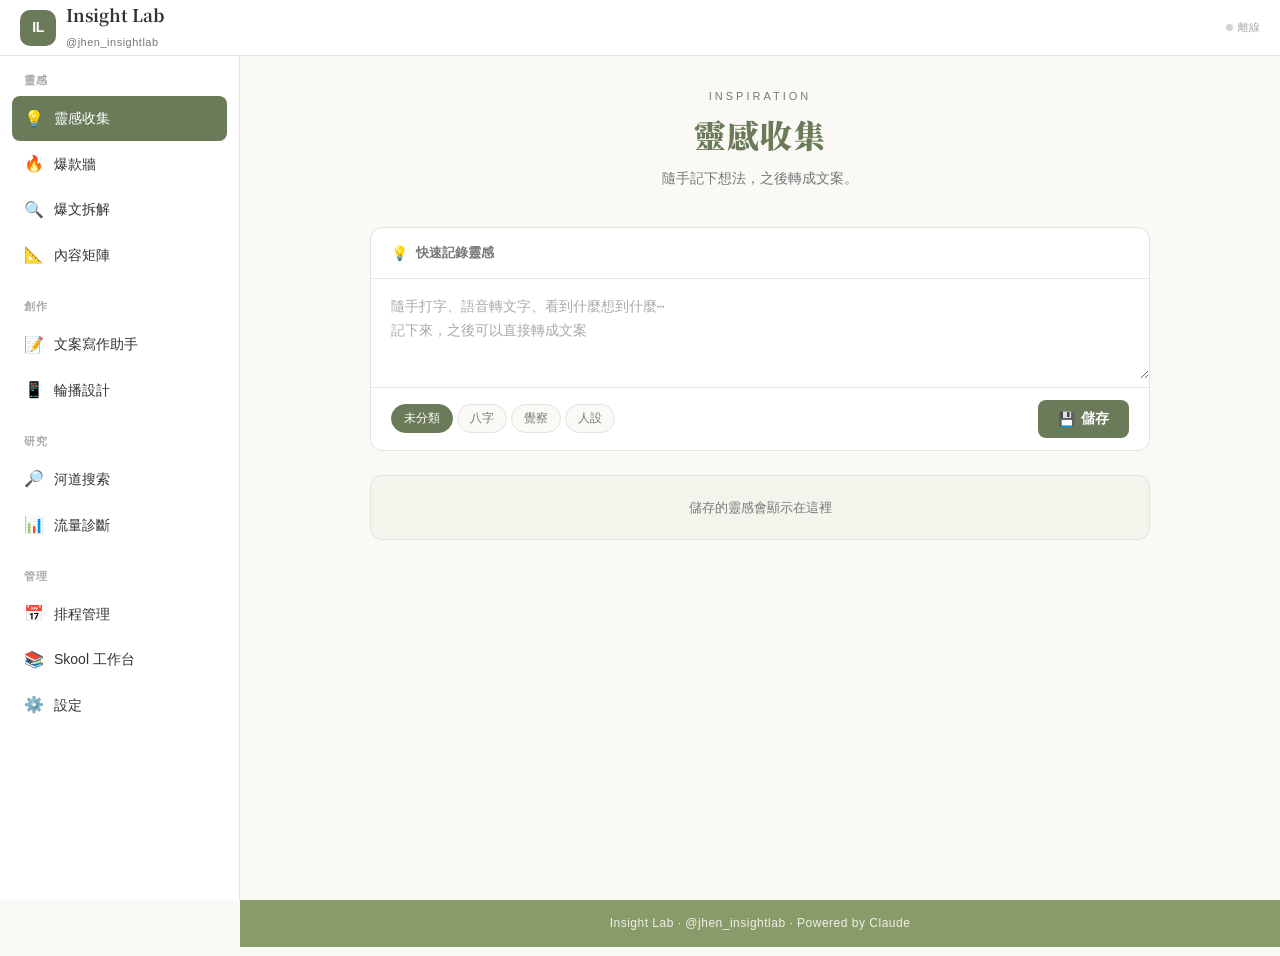
==== index.html @ 99d4d3b2 "文案助手四步驟流程 + 對比卡片去背優化 Co-Authored-By: Claude Opus 4.6 (1M context) <noreply@anthropic.com>" ====
<!DOCTYPE html>
<html lang="zh-TW">
<head>
  <meta charset="UTF-8">
  <meta name="viewport" content="width=device-width, initial-scale=1.0">
  <title>Insight Lab — 內容創作工作台</title>
  <link rel="icon" href="data:image/svg+xml,<svg xmlns='http://www.w3.org/2000/svg' viewBox='0 0 100 100'><rect width='100' height='100' rx='20' fill='%236b7b5a'/><text x='50' y='68' font-size='48' font-weight='bold' fill='white' text-anchor='middle' font-family='serif'>IL</text></svg>">
  <link rel="preconnect" href="https://fonts.googleapis.com">
  <link rel="preconnect" href="https://fonts.gstatic.com" crossorigin>
  <link href="https://fonts.googleapis.com/css2?family=Noto+Serif+TC:wght@700;900&display=swap" rel="stylesheet">
  <link rel="stylesheet" href="css/style.css">
</head>
<body>
  <!-- Top Navigation -->
  <nav class="topnav">
    <div class="topnav-brand">
      <div class="brand-icon">IL</div>
      <div class="brand-text">
        <span class="brand-name">Insight Lab</span>
        <span class="brand-handle">@jhen_insightlab</span>
      </div>
    </div>
    <div class="topnav-right">
      <span class="api-status" id="apiStatus" title="API 連線狀態">
        <span class="api-dot"></span>
        <span class="api-label">離線</span>
      </span>
      <button class="mobile-menu-btn" id="mobileMenuBtn" aria-label="Menu">
        <span></span><span></span><span></span>
      </button>
    </div>
  </nav>

  <div class="app-layout">
    <!-- Sidebar (Desktop) -->
    <aside class="sidebar" id="sidebar">
      <div class="sidebar-section">
        <div class="sidebar-label">靈感</div>
        <a href="#inspiration" class="sidebar-item active" data-page="inspiration">
          <span class="sidebar-icon">💡</span>
          <span>靈感收集</span>
        </a>
        <a href="#trending" class="sidebar-item" data-page="trending">
          <span class="sidebar-icon">🔥</span>
          <span>爆款牆</span>
        </a>
        <a href="#viral-analyzer" class="sidebar-item" data-page="viral-analyzer">
          <span class="sidebar-icon">🔍</span>
          <span>爆文拆解</span>
        </a>
        <a href="#matrix" class="sidebar-item" data-page="matrix">
          <span class="sidebar-icon">📐</span>
          <span>內容矩陣</span>
        </a>
      </div>
      <div class="sidebar-section">
        <div class="sidebar-label">創作</div>
        <a href="#copywriter" class="sidebar-item" data-page="copywriter">
          <span class="sidebar-icon">📝</span>
          <span>文案寫作助手</span>
        </a>
        <a href="#carousel" class="sidebar-item" data-page="carousel">
          <span class="sidebar-icon">📱</span>
          <span>輪播設計</span>
        </a>
      </div>
      <div class="sidebar-section">
        <div class="sidebar-label">研究</div>
        <a href="#search" class="sidebar-item" data-page="search">
          <span class="sidebar-icon">🔎</span>
          <span>河道搜索</span>
        </a>
        <a href="#diagnosis" class="sidebar-item" data-page="diagnosis">
          <span class="sidebar-icon">📊</span>
          <span>流量診斷</span>
        </a>
      </div>
      <div class="sidebar-section">
        <div class="sidebar-label">管理</div>
        <a href="#schedule" class="sidebar-item" data-page="schedule">
          <span class="sidebar-icon">📅</span>
          <span>排程管理</span>
        </a>
        <a href="#skool" class="sidebar-item" data-page="skool">
          <span class="sidebar-icon">📚</span>
          <span>Skool 工作台</span>
        </a>
        <a href="#settings" class="sidebar-item" data-page="settings">
          <span class="sidebar-icon">⚙️</span>
          <span>設定</span>
        </a>
      </div>
    </aside>

    <!-- Main Content -->
    <main class="main-content">

      <!-- Page: Viral Analyzer (Default) -->
      <div class="page active" id="page-viral-analyzer">
        <div class="page-hero">
          <p class="page-subtitle">CONTENT ANALYSIS TOOL</p>
          <h1 class="page-title">Threads <span class="text-accent">爆文靈感助手</span></h1>
          <p class="page-desc">貼上熱門貼文，AI 幫你拆解爆文密碼、挖掘受眾痛點、<br>產出一份你的領域可直接套用的格式靈感。</p>
        </div>

        <!-- Input Area (unified: text + image attach) -->
        <div class="tool-card">
          <div class="tool-card-header">
            <span class="tool-card-icon">📋</span>
            <span>貼上你收集至少 1 篇 THREADS 貼文</span>
          </div>
          <textarea class="tool-textarea" id="viralInput" placeholder="將多則 Threads 貼文複製貼上這裡⋯

最佳格式（分析更精準）：
• 帳號名稱（@xxx）
• 互動數據（❤️ 按讚 💬 留言 🔄 轉發）
• 貼文內文
• 每則貼文間用空行分隔

💡 也可以直接上傳截圖，AI 會自動辨識圖中文字"></textarea>
          <!-- Attached image previews (inline, below textarea) -->
          <div class="attach-previews hidden" id="attachPreviews"></div>
          <div class="tool-card-footer">
            <div class="footer-left">
              <label for="imageFileInput" class="attach-btn" title="上傳截圖">
                <svg width="20" height="20" viewBox="0 0 24 24" fill="none" stroke="currentColor" stroke-width="2" stroke-linecap="round" stroke-linejoin="round">
                  <rect x="3" y="3" width="18" height="18" rx="2" ry="2"/>
                  <circle cx="8.5" cy="8.5" r="1.5"/>
                  <polyline points="21 15 16 10 5 21"/>
                </svg>
              </label>
              <label for="fileUploadInput" class="attach-btn" title="上傳檔案">
                <svg width="20" height="20" viewBox="0 0 24 24" fill="none" stroke="currentColor" stroke-width="2" stroke-linecap="round" stroke-linejoin="round">
                  <path d="M21.44 11.05l-9.19 9.19a6 6 0 01-8.49-8.49l9.19-9.19a4 4 0 015.66 5.66l-9.2 9.19a2 2 0 01-2.83-2.83l8.49-8.48"/>
                </svg>
              </label>
              <input type="file" id="imageFileInput" accept="image/*" multiple hidden>
              <input type="file" id="fileUploadInput" accept=".txt,.md,.csv,.pdf,image/*" multiple hidden>
              <span class="footer-hint">⌘/Ctrl + Enter 快速送出</span>
            </div>
            <button class="btn btn-primary" id="analyzeBtn">
              <span class="btn-icon">✨</span>
              <span>開始拆解</span>
            </button>
          </div>
        </div>

        <!-- Loading State (hidden by default) -->
        <div class="loading-state hidden" id="loadingState">
          <div class="loading-icon">
            <svg width="48" height="48" viewBox="0 0 48 48" class="loading-spinner">
              <circle cx="24" cy="24" r="20" stroke="#8a9b6a" stroke-width="3" fill="none" stroke-dasharray="100" stroke-linecap="round"/>
            </svg>
          </div>
          <p class="loading-text" id="loadingText">正在解析貼文數據⋯</p>
          <div class="loading-bar"><div class="loading-bar-fill" id="loadingBar"></div></div>
          <p class="loading-hint">由 Claude 驅動深度分析，約需 20-40 秒</p>
        </div>

        <!-- Stats Bar (hidden by default) -->
        <div class="stats-bar hidden" id="statsBar">
          <div class="stat-item">
            <span class="stat-number" id="statTotal">0</span>
            <span class="stat-label">分析貼文總數</span>
          </div>
          <div class="stat-item">
            <span class="stat-number" id="statPicked">0</span>
            <span class="stat-label">精選爆文拆解</span>
          </div>
        </div>

        <!-- Results Area (hidden by default) -->
        <div class="results-area hidden" id="resultsArea">
          <!-- Results will be injected here -->
        </div>
      </div>

      <!-- Page: Copywriter -->
      <div class="page" id="page-copywriter">
        <!-- Back to matrix -->
        <a href="#matrix" class="back-link" id="backToMatrix">← 返回內容矩陣</a>
        <div class="page-hero">
          <p class="page-subtitle">AI WRITING ASSISTANT</p>
          <h1 class="page-title">Threads <span class="text-accent">文案寫作助手</span></h1>
        </div>
        <!-- Selected format badge (from matrix click) -->
        <div class="selected-format hidden" id="selectedFormat">
          <div class="selected-format-inner">
            <span class="selected-format-pillar" id="selectedPillar"></span>
            <span class="selected-format-name" id="selectedFormatName"></span>
            <button class="selected-format-clear" id="clearFormat" title="清除">&times;</button>
          </div>
          <p class="selected-format-hint">從內容矩陣帶入的靈感</p>
        </div>
        <!-- AI 協作流程（四步驟亮燈） -->
        <div class="ai-flow" id="aiFlowSteps">
          <div class="ai-flow-step active" data-step="1"><span class="ai-flow-who">你</span><span class="ai-flow-label">選題</span></div>
          <div class="ai-flow-arrow">&rarr;</div>
          <div class="ai-flow-step" data-step="2"><span class="ai-flow-who">AI</span><span class="ai-flow-label">寫初稿</span></div>
          <div class="ai-flow-arrow">&rarr;</div>
          <div class="ai-flow-step" data-step="3"><span class="ai-flow-who">你</span><span class="ai-flow-label">重寫</span></div>
          <div class="ai-flow-arrow">&rarr;</div>
          <div class="ai-flow-step" data-step="4"><span class="ai-flow-who">AI</span><span class="ai-flow-label">查核</span></div>
        </div>
        <!-- No format selected → prompt to go to matrix -->
        <div class="matrix-cta" id="matrixCta">
          <span style="font-size:24px;">📐</span>
          <p style="margin:8px 0 4px;font-weight:600;color:var(--text);">從內容矩陣挑選靈感</p>
          <p>點選矩陣格子，自動帶入主題和形式</p>
          <button class="btn btn-primary" style="margin-top:12px;" id="goToMatrix">前往矩陣</button>
        </div>
        <!-- Hidden inputs for format data -->
        <input type="hidden" id="formatSelect" value="">
        <div class="pill-group hidden" id="pillarPills">
          <button class="pill active" data-value="八字">八字</button>
          <button class="pill" data-value="塔羅占卜">塔羅占卜</button>
          <button class="pill" data-value="覺察修行">覺察修行</button>
        </div>
        <!-- Input -->
        <div class="tool-card">
          <div class="tool-card-header">
            <span class="tool-card-icon">✏️</span>
            <span>輸入主題或補充說明</span>
          </div>
          <textarea class="tool-textarea" id="copywriterInput" style="min-height:120px;" placeholder="直接輸入主題，AI 自動挑選形式並套用寫作技巧

例如：夫妻宮坐比劫的感情模式"></textarea>
          <div class="tool-card-footer">
            <span class="footer-hint">AI 自動套用寫作技巧 + 亮點前移</span>
            <button class="btn btn-primary" id="generateCopyBtn">
              <span class="btn-icon">✨</span>
              <span>生成文案</span>
            </button>
          </div>
        </div>
        <div class="results-area hidden" id="copywriterResults"></div>
      </div>

      <!-- Page: Carousel -->
      <div class="page" id="page-carousel">
        <div class="page-hero">
          <p class="page-subtitle">CAROUSEL DESIGNER</p>
          <h1 class="page-title">脆文轉 <span class="text-accent">IG 輪播</span></h1>
          <p class="page-desc">貼上 Threads 文案，三階段生成 IG 輪播圖。</p>
        </div>
        <div class="tool-card">
          <div class="tool-card-header">
            <span class="tool-card-icon">📋</span>
            <span>貼上 Threads 文案</span>
          </div>
          <textarea class="tool-textarea" id="carouselInput" placeholder="將 Threads 文案貼上這裡⋯
系統會自動拆成 10 頁輪播"></textarea>
          <div class="tool-card-footer">
            <span class="footer-hint">Phase 1 封面 → Phase 2 純文字 → Phase 3 AI 插圖</span>
            <button class="btn btn-primary" id="generateCarouselBtn">
              <span class="btn-icon">📱</span>
              <span>生成輪播</span>
            </button>
          </div>
        </div>
        <div class="phase-steps">
          <div class="phase-step">
            <span class="phase-num">1</span>
            <span class="phase-label">封面確認</span>
          </div>
          <div class="phase-arrow">&rarr;</div>
          <div class="phase-step">
            <span class="phase-num">2</span>
            <span class="phase-label">純文字渲染</span>
          </div>
          <div class="phase-arrow">&rarr;</div>
          <div class="phase-step">
            <span class="phase-num">3</span>
            <span class="phase-label">AI 插圖（選填）</span>
          </div>
        </div>
        <div class="info-box">
          <p>目前輪播生成需透過 Discord Bot 操作，網頁版串接開發中。</p>
          <p>Discord 指令：選單 → 📱 輪播生圖</p>
        </div>
      </div>

      <!-- Page: Inspiration -->
      <div class="page" id="page-inspiration">
        <div class="page-hero">
          <p class="page-subtitle">INSPIRATION</p>
          <h1 class="page-title"><span class="text-accent">靈感收集</span></h1>
          <p class="page-desc">隨手記下想法，之後轉成文案。</p>
        </div>
        <div class="tool-card">
          <div class="tool-card-header">
            <span class="tool-card-icon">💡</span>
            <span>快速記錄靈感</span>
          </div>
          <textarea class="tool-textarea" id="inspirationInput" style="min-height:100px;" placeholder="隨手打字、語音轉文字、看到什麼想到什麼⋯
記下來，之後可以直接轉成文案"></textarea>
          <div class="tool-card-footer">
            <div class="footer-left">
              <div class="pill-group" style="padding:0;gap:4px;">
                <button class="pill pill-sm insp-tag active" data-tag="未分類">未分類</button>
                <button class="pill pill-sm insp-tag" data-tag="八字">八字</button>
                <button class="pill pill-sm insp-tag" data-tag="覺察">覺察</button>
                <button class="pill pill-sm insp-tag" data-tag="人設">人設</button>
              </div>
            </div>
            <button class="btn btn-primary" id="saveInspirationBtn">
              <span class="btn-icon">💾</span>
              <span>儲存</span>
            </button>
          </div>
        </div>
        <!-- 靈感列表 -->
        <div class="inspiration-list" id="inspirationList">
          <div class="info-box">
            <p>儲存的靈感會顯示在這裡</p>
            <p>可以從靈感直接「→ 生成文案」</p>
          </div>
        </div>
      </div>

      <!-- Page: Trending (爆款牆) -->
      <div class="page" id="page-trending">
        <div class="page-hero">
          <p class="page-subtitle">TRENDING</p>
          <h1 class="page-title"><span class="text-accent">爆款牆</span></h1>
          <p class="page-desc">每日自動更新的熱門文案 + 你上傳的爆文分析。</p>
        </div>
        <!-- 篩選 -->
        <div class="bucket-tabs">
          <button class="bucket-tab active" data-filter="all">全部</button>
          <button class="bucket-tab" data-filter="my">我的領域</button>
          <button class="bucket-tab" data-filter="cross">跨領域</button>
          <button class="bucket-tab" data-filter="uploaded">我上傳的</button>
        </div>
        <!-- 爆款列表（JS 動態渲染） -->
        <div class="trending-list" id="trendingList"></div>
      </div>

      <!-- Page: Search -->
      <div class="page" id="page-search">
        <div class="page-hero">
          <p class="page-subtitle">THREADS SEARCH</p>
          <h1 class="page-title">Threads <span class="text-accent">河道搜索</span></h1>
          <p class="page-desc">用關鍵字搜索 Threads 熱門貼文，自動分類三桶子。</p>
        </div>
        <div class="tool-card">
          <div class="tool-card-header">
            <span class="tool-card-icon">🔎</span>
            <span>輸入搜索關鍵字</span>
          </div>
          <div class="search-input-row">
            <input type="text" class="form-input" id="searchKeyword" placeholder="例如：八字、塔羅占卜、覺察">
            <button class="btn btn-primary" id="searchBtn">
              <span>搜索</span>
            </button>
          </div>
          <div class="pill-group" style="padding: 0 20px 16px;">
            <button class="pill pill-sm search-quick" data-kw="八字">八字</button>
            <button class="pill pill-sm search-quick" data-kw="塔羅占卜">塔羅占卜</button>
            <button class="pill pill-sm search-quick" data-kw="覺察">覺察</button>
            <button class="pill pill-sm search-quick" data-kw="改運">改運</button>
            <button class="pill pill-sm search-quick" data-kw="十神">十神</button>
            <button class="pill pill-sm search-quick" data-kw="命盤">命盤</button>
          </div>
        </div>
        <div class="info-box">
          <p>搜索使用 Playwright 登入 Threads，本機 API Server 運行時可直接搜索。</p>
          <p>也可使用 Discord 「📬 爬文推薦」</p>
        </div>
        <div class="results-area hidden" id="searchResults"></div>
      </div>

      <!-- Page: Matrix -->
      <div class="page" id="page-matrix">
        <div class="page-hero">
          <p class="page-subtitle">CONTENT MATRIX</p>
          <h1 class="page-title"><span class="text-accent">內容矩陣</span></h1>
          <p class="page-desc">形式 × 主題排列組合，<strong>點選格子</strong>直接進入文案生成。</p>
        </div>
        <!-- Bucket tabs -->
        <div class="bucket-tabs">
          <button class="bucket-tab active" data-bucket="sunflower">🌻 向日葵（流量）</button>
          <button class="bucket-tab" data-bucket="succulent">🌵 多肉（信任）</button>
          <button class="bucket-tab" data-bucket="pine">🌲 松樹（標竿）</button>
        </div>
        <!-- Matrix table -->
        <div class="matrix-wrap">
          <table class="matrix-table" id="matrixTable">
            <thead>
              <tr>
                <th class="matrix-corner">形式 ＼ 主題</th>
                <th>八字</th>
                <th>塔羅占卜</th>
                <th>覺察修行</th>
              </tr>
            </thead>
            <tbody id="matrixBody">
              <!-- JS 動態填入 -->
            </tbody>
          </table>
        </div>
      </div>

      <!-- Page: Diagnosis -->
      <div class="page" id="page-diagnosis">
        <div class="page-hero">
          <p class="page-subtitle">PERFORMANCE ANALYSIS</p>
          <h1 class="page-title"><span class="text-accent">流量診斷</span></h1>
          <p class="page-desc">輸入帖文數據，AI 分析為什麼表現好或差。</p>
        </div>
        <div class="tool-card">
          <div class="tool-card-header">
            <span class="tool-card-icon">📊</span>
            <span>貼上帖文 + 互動數據</span>
          </div>
          <textarea class="tool-textarea" id="diagnosisInput" placeholder="貼上你的帖文內容 + 互動數據（讚/留言/轉發）
AI 會分析為什麼表現好或差，並給出改善建議。"></textarea>
          <div class="tool-card-footer">
            <span class="footer-hint">支援多篇同時分析</span>
            <button class="btn btn-primary" id="diagnoseBtn">
              <span class="btn-icon">📊</span>
              <span>開始診斷</span>
            </button>
          </div>
        </div>
        <div class="results-area hidden" id="diagnosisResults"></div>
      </div>

      <!-- Page: Schedule -->
      <div class="page" id="page-schedule">
        <div class="page-hero">
          <p class="page-subtitle">CONTENT CALENDAR</p>
          <h1 class="page-title"><span class="text-accent">排程管理</span></h1>
          <p class="page-desc">每週固定類型 + 安排已確認的文案。</p>
        </div>
        <!-- 週曆 -->
        <div class="week-nav">
          <button class="btn btn-outline" id="weekPrev">&larr; 上週</button>
          <span class="week-label" id="weekLabel">本週</span>
          <button class="btn btn-outline" id="weekNext">下週 &rarr;</button>
        </div>
        <div class="week-grid" id="weekGrid">
          <!-- JS 動態填入 7 天卡片 -->
        </div>
      </div>

      <!-- Page: Skool -->
      <div class="page" id="page-skool">
        <div class="page-hero">
          <p class="page-subtitle">SKOOL WORKSPACE</p>
          <h1 class="page-title">Skool <span class="text-accent">工作台</span></h1>
          <p class="page-desc">八字深度文 → 付費版 / 免費版生成。</p>
        </div>
        <div class="tool-card">
          <div class="tool-card-header">
            <span class="tool-card-icon">📚</span>
            <span>輸入八字深度主題</span>
          </div>
          <textarea class="tool-textarea" id="skoolInput" style="min-height:120px;" placeholder="例如：食神的人如何找到自己的天賦
系統會生成付費版（深度解析）+ 免費版（節錄精華）"></textarea>
          <div class="tool-card-footer">
            <span class="footer-hint">自動生成付費版 + 免費版</span>
            <button class="btn btn-primary" id="skoolBtn">
              <span class="btn-icon">📚</span>
              <span>生成 Skool 文章</span>
            </button>
          </div>
        </div>
        <div class="info-box">
          <p>目前請使用 Discord 「📚 跑 Skool」</p>
        </div>
      </div>

      <!-- Page: Settings -->
      <div class="page" id="page-settings">
        <div class="page-hero">
          <p class="page-subtitle">SETTINGS</p>
          <h1 class="page-title"><span class="text-accent">設定</span></h1>
          <p class="page-desc">品牌語氣、參考帳號、Threads 登入狀態管理。</p>
        </div>
        <div class="settings-section">
          <h3 class="settings-title">Threads 登入狀態</h3>
          <div class="settings-row">
            <span class="settings-label">Session 狀態</span>
            <span class="settings-value status-unknown" id="threadsStatus">檢查中...</span>
          </div>
        </div>
        <div class="settings-section">
          <h3 class="settings-title">品牌設定</h3>
          <div class="settings-row">
            <span class="settings-label">品牌名稱</span>
            <span class="settings-value">Insight Lab / @jhen_insightlab</span>
          </div>
          <div class="settings-row">
            <span class="settings-label">語氣風格</span>
            <span class="settings-value">自然口語、像朋友聊天、不說教</span>
          </div>
          <div class="settings-row">
            <span class="settings-label">目標受眾</span>
            <span class="settings-value">18-38 歲女性，八字/改運/修行/感情</span>
          </div>
        </div>
        <div class="settings-section">
          <h3 class="settings-title">參考帳號</h3>
          <div class="settings-row">
            <span class="settings-label">八字命理</span>
            <span class="settings-value">@bazitaro_cafe, @muray_heal</span>
          </div>
          <div class="settings-row">
            <span class="settings-label">自媒體經營</span>
            <span class="settings-value">@hello_ms_anna, @growthbysocial</span>
          </div>
        </div>
      </div>

    </main>
  </div>

  <!-- Bottom Tab Bar (Mobile) -->
  <nav class="bottom-tabs">
    <a href="#inspiration" class="tab-item" data-page="inspiration">
      <span class="tab-icon">💡</span>
      <span class="tab-label">靈感</span>
    </a>
    <a href="#trending" class="tab-item" data-page="trending">
      <span class="tab-icon">🔥</span>
      <span class="tab-label">爆款</span>
    </a>
    <a href="#matrix" class="tab-item" data-page="matrix">
      <span class="tab-icon">📐</span>
      <span class="tab-label">矩陣</span>
    </a>
    <a href="#schedule" class="tab-item" data-page="schedule">
      <span class="tab-icon">📅</span>
      <span class="tab-label">排程</span>
    </a>
    <a href="#" class="tab-item" id="moreTab">
      <span class="tab-icon">☰</span>
      <span class="tab-label">更多</span>
    </a>
  </nav>

  <!-- Footer -->
  <footer class="app-footer">
    <span>Insight Lab · @jhen_insightlab · Powered by Claude</span>
  </footer>

  <script src="js/app.js"></script>
</body>
</html>
---- css/style.css ----
/* ============================================
   Insight Lab — 內容創作工作台
   配色：暖米色 + 橄欖綠 + 暖棕輔色
   參考：文字複利計畫 Threads 流量診斷
   ============================================ */

:root {
  --bg: #faf9f6;
  --bg-alt: #f4f3ec;
  --primary: #6b7b5a;
  --primary-light: #8a9b6a;
  --primary-dark: #5a6b4a;
  --accent: #a08060;
  --text: #333;
  --text-light: #777;
  --text-muted: #aaa;
  --card: #ffffff;
  --border: #e4e3dc;
  --sidebar-w: 240px;
  --topnav-h: 56px;
  --bottomtab-h: 64px;
  --radius: 12px;
  --radius-sm: 8px;
}

* { box-sizing: border-box; margin: 0; padding: 0; }

body {
  font-family: -apple-system, 'Noto Sans TC', 'Segoe UI', sans-serif;
  background: var(--bg);
  color: var(--text);
  line-height: 1.6;
  min-height: 100vh;
}

/* 書法襯線字體 — 用於大標題和品牌名 */
.font-serif {
  font-family: 'Noto Serif TC', 'Source Han Serif TC', 'PMingLiU', serif;
  font-weight: 700;
}

/* ── Top Navigation ── */
.topnav {
  position: fixed; top: 0; left: 0; right: 0; z-index: 100;
  height: var(--topnav-h);
  background: var(--card);
  border-bottom: 1px solid var(--border);
  display: flex; align-items: center; justify-content: space-between;
  padding: 0 20px;
}
.topnav-brand { display: flex; align-items: center; gap: 10px; }
.brand-icon {
  width: 36px; height: 36px; border-radius: 10px;
  background: var(--primary); color: white;
  display: flex; align-items: center; justify-content: center;
  font-weight: 700; font-size: 14px; letter-spacing: -0.5px;
}
.brand-name { font-family: 'Noto Serif TC', 'Source Han Serif TC', serif; font-weight: 700; font-size: 17px; color: var(--text); display: block; }
.brand-handle { font-size: 11px; color: var(--text-light); letter-spacing: 0.5px; }

.topnav-right { display: flex; align-items: center; gap: 12px; }
.api-status {
  display: flex; align-items: center; gap: 5px;
  font-size: 11px; color: var(--text-muted);
}
.api-dot {
  width: 7px; height: 7px; border-radius: 50%;
  background: #d1d5db;
}
.api-status.online .api-dot { background: #10b981; }
.api-status.online .api-label { color: #059669; }
.api-status.online { color: #059669; }
.mobile-menu-btn {
  display: none; background: none; border: none; cursor: pointer;
  width: 32px; height: 32px; flex-direction: column; justify-content: center; align-items: center; gap: 5px;
}
.mobile-menu-btn span {
  display: block; width: 20px; height: 2px; background: var(--text); border-radius: 2px; transition: 0.2s;
}

/* ── App Layout ── */
.app-layout {
  display: flex;
  margin-top: var(--topnav-h);
  min-height: calc(100vh - var(--topnav-h));
}

/* ── Sidebar ── */
.sidebar {
  width: var(--sidebar-w);
  background: var(--card);
  border-right: 1px solid var(--border);
  padding: 16px 12px;
  position: fixed; top: var(--topnav-h); bottom: 0;
  overflow-y: auto;
}
.sidebar-section { margin-bottom: 20px; }
.sidebar-label {
  font-size: 11px; font-weight: 600; color: var(--text-muted);
  text-transform: uppercase; letter-spacing: 1px;
  padding: 0 12px; margin-bottom: 6px;
}
.sidebar-item {
  display: flex; align-items: center; gap: 10px;
  padding: 10px 12px; border-radius: var(--radius-sm);
  color: var(--text); text-decoration: none; font-size: 14px;
  transition: background 0.15s, color 0.15s;
  cursor: pointer;
}
.sidebar-item:hover { background: var(--bg-alt); }
.sidebar-item.active { background: var(--primary); color: white; font-weight: 500; }
.sidebar-icon { font-size: 16px; width: 20px; text-align: center; }

/* ── Main Content ── */
.main-content {
  flex: 1;
  margin-left: var(--sidebar-w);
  padding: 32px 40px 80px;
  max-width: 860px;
  margin-right: auto;
  margin-left: calc(var(--sidebar-w) + (100% - var(--sidebar-w) - 860px) / 2);
}
@media (max-width: 1200px) {
  .main-content {
    margin-left: var(--sidebar-w);
    margin-right: auto;
  }
}

/* ── Page System ── */
.page { display: none; }
.page.active { display: block; animation: fadeIn 0.2s ease; }
@keyframes fadeIn { from { opacity: 0; transform: translateY(8px); } to { opacity: 1; transform: translateY(0); } }

/* ── Page Hero ── */
.page-hero { text-align: center; margin-bottom: 36px; }
.page-subtitle {
  font-size: 11px; letter-spacing: 3px; color: var(--text-light);
  text-transform: uppercase; margin-bottom: 8px;
}
.page-title {
  font-family: 'Noto Serif TC', 'Source Han Serif TC', serif;
  font-size: 32px; font-weight: 900; color: var(--text);
  line-height: 1.3; margin-bottom: 12px;
  letter-spacing: 1px;
}
.text-accent { color: var(--primary); }
.page-desc { font-size: 14px; color: var(--text-light); line-height: 1.7; }

/* ── Tool Card ── */
.tool-card {
  background: var(--card);
  border: 1px solid var(--border);
  border-radius: var(--radius);
  overflow: hidden;
  margin-bottom: 24px;
  transition: box-shadow 0.2s;
}
.tool-card:focus-within {
  box-shadow: 0 0 0 2px rgba(107, 123, 90, 0.15);
  border-color: var(--primary-light);
}
.tool-card-header {
  padding: 14px 20px;
  font-size: 13px; font-weight: 600; color: var(--text-light);
  border-bottom: 1px solid var(--border);
  display: flex; align-items: center; gap: 8px;
}
.tool-card-icon { font-size: 14px; }
.tool-textarea {
  width: 100%; min-height: 200px; padding: 16px 20px;
  border: none; outline: none; resize: vertical;
  font-family: inherit; font-size: 14px; line-height: 1.7;
  color: var(--text); background: var(--card);
}
.tool-textarea::placeholder { color: var(--text-muted); }
.tool-card-footer {
  padding: 12px 20px;
  border-top: 1px solid var(--border);
  display: flex; align-items: center; justify-content: space-between;
}
.footer-hint { font-size: 12px; color: var(--text-muted); }

/* ── Buttons ── */
.btn {
  display: inline-flex; align-items: center; gap: 6px;
  padding: 10px 20px; border: none; border-radius: var(--radius-sm);
  font-family: inherit; font-size: 14px; font-weight: 600;
  cursor: pointer; transition: background 0.15s, transform 0.1s;
}
.btn:active { transform: scale(0.97); }
.btn-primary { background: var(--primary); color: white; }
.btn-primary:hover { background: var(--primary-dark); }
.btn-primary:disabled { background: var(--text-muted); cursor: not-allowed; transform: none; }
.btn-icon { font-size: 14px; }

/* ── Loading State ── */
.loading-state {
  text-align: center; padding: 48px 0;
}
.loading-icon { margin-bottom: 16px; }
.loading-spinner { animation: spin 1.5s linear infinite; }
@keyframes spin { to { transform: rotate(360deg); } }
.loading-text { font-size: 15px; color: var(--text); font-weight: 500; margin-bottom: 12px; }
.loading-bar {
  width: 200px; height: 3px; background: var(--border);
  border-radius: 2px; margin: 0 auto 12px; overflow: hidden;
}
.loading-bar-fill {
  height: 100%; width: 0%; background: var(--primary);
  border-radius: 2px; transition: width 0.5s ease;
}
.loading-hint { font-size: 12px; color: var(--text-muted); }

/* ── Stats Bar ── */
.stats-bar {
  background: var(--primary-light);
  border-radius: var(--radius);
  padding: 20px;
  display: flex; justify-content: center; gap: 80px;
  margin-bottom: 24px;
}
.stat-item { text-align: center; }
.stat-number { display: block; font-size: 28px; font-weight: 800; color: white; }
.stat-label { font-size: 12px; color: rgba(255,255,255,0.8); }

/* ── Result Cards ── */
.result-card {
  background: var(--card);
  border: 1px solid var(--border);
  border-radius: var(--radius);
  margin-bottom: 16px;
  overflow: hidden;
  animation: slideUp 0.3s ease;
}
@keyframes slideUp { from { opacity: 0; transform: translateY(12px); } to { opacity: 1; transform: translateY(0); } }
.result-card-header {
  padding: 16px 20px;
  display: flex; align-items: center; justify-content: space-between;
  cursor: pointer; user-select: none;
  transition: background 0.15s;
}
.result-card-header:hover { background: var(--bg-alt); }
.result-card-num {
  width: 28px; height: 28px; border-radius: 50%;
  background: var(--primary); color: white;
  display: flex; align-items: center; justify-content: center;
  font-size: 13px; font-weight: 700; margin-right: 12px; flex-shrink: 0;
}
.result-card-title { font-weight: 600; font-size: 15px; flex: 1; }
.result-card-toggle {
  font-size: 12px; color: var(--text-muted); transition: transform 0.2s;
}
.result-card.open .result-card-toggle { transform: rotate(180deg); }
.result-card-body {
  display: none; padding: 0 20px 20px;
  border-top: 1px solid var(--border);
}
.result-card.open .result-card-body { display: block; padding-top: 16px; }

.result-section { margin-bottom: 16px; }
.result-section-title {
  font-size: 12px; font-weight: 600; color: var(--primary);
  text-transform: uppercase; letter-spacing: 0.5px; margin-bottom: 8px;
}
.result-content {
  font-size: 14px; line-height: 1.8; color: var(--text);
  background: var(--bg-alt); border-radius: var(--radius-sm);
  padding: 14px 16px;
}
.result-content ol, .result-content ul { padding-left: 20px; }
.result-content li { margin-bottom: 4px; }
.result-engagement {
  display: flex; gap: 16px; font-size: 13px; color: var(--text-light);
}

/* ── Coming Soon ── */
.coming-soon {
  text-align: center; padding: 80px 0; color: var(--text-muted);
}
.coming-soon-icon { font-size: 48px; display: block; margin-bottom: 12px; }
.coming-soon p { font-size: 14px; }

/* ── Pill Group (for topic selection) ── */
.pill-group {
  display: flex; flex-wrap: wrap; gap: 8px;
  padding: 16px 20px;
}
.pill {
  padding: 8px 18px; border-radius: 20px;
  border: 1.5px solid var(--border); background: var(--bg);
  font-family: inherit; font-size: 13px; font-weight: 500;
  color: var(--text-light); cursor: pointer;
  transition: all 0.15s;
}
.pill:hover { border-color: var(--primary); color: var(--primary); }
.pill.active { background: var(--primary); color: white; border-color: var(--primary); }
.pill-sm { padding: 5px 12px; font-size: 12px; }

/* ── Form Elements ── */
.form-select-wrap { padding: 12px 20px; }
.form-select {
  width: 100%; padding: 10px 14px;
  border: 1.5px solid var(--border); border-radius: var(--radius-sm);
  font-family: inherit; font-size: 14px; color: var(--text);
  background: var(--bg); cursor: pointer; outline: none;
}
.form-select:focus { border-color: var(--primary); }
.form-input {
  flex: 1; padding: 10px 14px;
  border: 1.5px solid var(--border); border-radius: var(--radius-sm);
  font-family: inherit; font-size: 14px; color: var(--text);
  background: var(--card); outline: none;
}
.form-input:focus { border-color: var(--primary); }
.search-input-row {
  display: flex; gap: 10px; padding: 16px 20px;
}

/* ── Phase Steps (Carousel) ── */
.phase-steps {
  display: flex; align-items: center; justify-content: center;
  gap: 12px; margin: 24px 0;
}
.phase-step {
  display: flex; align-items: center; gap: 8px;
  background: var(--card); border: 1px solid var(--border);
  border-radius: var(--radius-sm); padding: 10px 16px;
}
.phase-num {
  width: 24px; height: 24px; border-radius: 50%;
  background: var(--primary); color: white;
  display: flex; align-items: center; justify-content: center;
  font-size: 12px; font-weight: 700;
}
.phase-label { font-size: 13px; font-weight: 500; color: var(--text); }
.phase-arrow { color: var(--text-muted); font-size: 18px; }

/* ── Info Box ── */
.info-box {
  background: var(--bg-alt); border: 1px solid var(--border);
  border-radius: var(--radius); padding: 20px;
  text-align: center; color: var(--text-light); font-size: 13px;
  line-height: 1.8; margin-top: 16px;
}

/* ── Bucket Tabs (Matrix) ── */
.bucket-tabs {
  display: flex; gap: 8px; margin-bottom: 20px;
}
.bucket-tab {
  flex: 1; padding: 10px; border: 1.5px solid var(--border);
  border-radius: var(--radius-sm); background: var(--card);
  font-family: inherit; font-size: 13px; font-weight: 500;
  color: var(--text-light); cursor: pointer; text-align: center;
  transition: all 0.15s;
}
.bucket-tab:hover { border-color: var(--primary); }
.bucket-tab.active { background: var(--primary); color: white; border-color: var(--primary); }

/* ── Matrix Table ── */
.matrix-wrap {
  border: 1px solid var(--border); border-radius: var(--radius);
  background: var(--card);
  overflow: hidden;
}
.matrix-table {
  width: 100%; border-collapse: collapse;
  font-size: 13px; line-height: 1.6;
  table-layout: fixed;
}
.matrix-table th, .matrix-table td {
  padding: 12px 14px; border: 1px solid var(--border);
  text-align: left; vertical-align: top;
}
.matrix-corner {
  background: var(--bg-alt); font-weight: 600; color: var(--text-light);
  font-size: 11px; min-width: 100px;
  text-align: center; vertical-align: middle;
  white-space: nowrap;
}
.matrix-table thead th {
  background: var(--primary); color: white;
  font-weight: 600; font-size: 13px; text-align: center; vertical-align: middle;
  position: sticky; top: 0;
}
.matrix-table thead th:first-child { background: var(--bg-alt); color: var(--text-light); }
.matrix-table tbody td:first-child {
  font-weight: 600; background: var(--bg-alt);
  font-size: 12px; min-width: 100px;
  text-align: center; vertical-align: middle;
  white-space: nowrap;
}
.matrix-table tbody td:not(:first-child) {
  color: var(--text-light); font-size: 12px;
  cursor: pointer; transition: background 0.15s;
  white-space: normal; word-break: break-word;
}
.matrix-table tbody td:not(:first-child):hover {
  background: rgba(107, 123, 90, 0.08);
}
.matrix-badge {
  display: inline-block; font-size: 10px; padding: 1px 6px;
  border-radius: 10px; font-weight: 600; margin-right: 4px;
}
.matrix-badge-star { background: #fef3c7; color: #92400e; }

/* ── Schedule Template Bar ── */
.schedule-template {
  display: flex; gap: 4px; margin-bottom: 20px;
  background: var(--card); border: 1px solid var(--border);
  border-radius: var(--radius); padding: 12px 8px;
}
.template-item {
  flex: 1; display: flex; flex-direction: column;
  align-items: center; gap: 4px;
}
.template-day {
  font-size: 11px; font-weight: 600; color: var(--text-muted);
}
.template-type {
  font-size: 10px; font-weight: 600; padding: 3px 8px;
  border-radius: 10px; white-space: nowrap;
}
.type-bazi { background: #fef3c7; color: #92400e; }
.type-life { background: #dbeafe; color: #1e40af; }
.type-ig { background: #d1fae5; color: #065f46; }
.type-rest { background: var(--bg-alt); color: var(--text-muted); }

/* ── Week Grid (Schedule) ── */
.week-nav {
  display: flex; align-items: center; justify-content: center;
  gap: 20px; margin-bottom: 20px;
}
.week-label {
  font-family: 'Noto Serif TC', serif; font-size: 18px; font-weight: 700;
  color: var(--text);
}
.btn-outline {
  padding: 8px 16px; border: 1.5px solid var(--border);
  border-radius: var(--radius-sm); background: var(--card);
  font-family: inherit; font-size: 13px; color: var(--text-light);
  cursor: pointer; transition: all 0.15s;
}
.btn-outline:hover { border-color: var(--primary); color: var(--primary); }
.week-grid {
  display: grid; grid-template-columns: repeat(7, 1fr); gap: 8px;
}
.day-card {
  background: var(--card); border: 1px solid var(--border);
  border-radius: var(--radius-sm); padding: 12px;
  min-height: 120px; transition: border-color 0.15s;
}
.day-card:hover { border-color: var(--primary); }
.day-card-header {
  display: flex; justify-content: space-between; align-items: center;
  margin-bottom: 8px;
}
.day-name { font-size: 11px; font-weight: 600; color: var(--text-muted); text-transform: uppercase; }
.day-date { font-size: 18px; font-weight: 700; color: var(--text); }
.day-card.today { border-color: var(--primary); border-width: 2px; }
.day-card.today .day-date { color: var(--primary); }
.day-bucket {
  font-size: 11px; padding: 3px 8px;
  border-radius: 10px; display: inline-block; margin-top: 4px;
}
.day-bucket-sun { background: #fef3c7; color: #92400e; }
.day-bucket-cac { background: #d1fae5; color: #065f46; }
.day-bucket-pine { background: #dbeafe; color: #1e40af; }

/* ── Settings ── */
.settings-section {
  background: var(--card); border: 1px solid var(--border);
  border-radius: var(--radius); padding: 20px;
  margin-bottom: 16px;
}
.settings-title {
  font-size: 14px; font-weight: 600; color: var(--text);
  margin-bottom: 14px; padding-bottom: 10px;
  border-bottom: 1px solid var(--border);
}
.settings-row {
  display: flex; justify-content: space-between; align-items: center;
  padding: 8px 0; font-size: 13px;
}
.settings-label { color: var(--text-light); }
.settings-value { color: var(--text); font-weight: 500; }
.status-unknown { color: var(--text-muted); }
.status-ok { color: #059669; }
.status-expired { color: #dc2626; }

/* ── AI Collaboration Flow ── */
.ai-flow {
  display: flex; align-items: center; justify-content: center;
  gap: 6px; margin-bottom: 16px; flex-wrap: wrap;
}
.ai-flow-step {
  display: flex; flex-direction: column; align-items: center; gap: 2px;
  padding: 8px 14px; border-radius: var(--radius-sm);
  border: 1.5px solid var(--border); background: var(--card);
  min-width: 56px;
}
.ai-flow-step.active { border-color: var(--primary); background: var(--primary); }
.ai-flow-step.active .ai-flow-who, .ai-flow-step.active .ai-flow-label { color: white; }
.ai-flow-step.completed { border-color: var(--primary); background: rgba(107,123,90,0.12); }
.ai-flow-step.completed .ai-flow-who { color: var(--primary); }
.ai-flow-step.completed::after { content: '✓'; position: absolute; top: 2px; right: 4px; font-size: 9px; color: var(--primary); }
.ai-flow-step { position: relative; }
.ai-flow-who {
  font-size: 10px; font-weight: 700; text-transform: uppercase;
}
.ai-flow-step.done .ai-flow-who { color: var(--primary); }
.ai-flow-step.ai .ai-flow-who { color: var(--accent); }
.ai-flow-label { font-size: 12px; font-weight: 500; color: var(--text); }
.ai-flow-arrow { color: var(--text-muted); font-size: 14px; }
@media (max-width: 480px) {
  .ai-flow-arrow { display: none; }
  .ai-flow { gap: 4px; }
  .ai-flow-step { padding: 6px 10px; min-width: 48px; }
}

/* ── Back Link ── */
.back-link {
  display: inline-flex; align-items: center;
  font-size: 13px; color: var(--text-light);
  text-decoration: none; margin-bottom: 16px;
  transition: color 0.15s;
}
.back-link:hover { color: var(--primary); }

/* ── Selected Format Badge (Copywriter) ── */
.selected-format {
  background: var(--card); border: 1.5px solid var(--primary);
  border-radius: var(--radius); padding: 14px 20px;
  margin-bottom: 16px;
}
.selected-format-inner {
  display: flex; align-items: center; gap: 10px;
}
.selected-format-pillar {
  padding: 4px 12px; border-radius: 12px;
  background: var(--primary); color: white;
  font-size: 12px; font-weight: 600;
}
.selected-format-name {
  font-size: 14px; font-weight: 600; color: var(--text); flex: 1;
}
.selected-format-clear {
  background: none; border: none; color: var(--text-muted);
  font-size: 20px; cursor: pointer; padding: 0 4px;
}
.selected-format-clear:hover { color: #dc2626; }
.selected-format-hint {
  font-size: 11px; color: var(--text-muted); margin-top: 4px;
}
.matrix-cta {
  text-align: center; padding: 16px;
  background: var(--bg-alt); border-radius: var(--radius);
  margin-bottom: 16px; font-size: 14px; color: var(--text-light);
}
.matrix-cta-link {
  color: var(--primary); font-weight: 600; text-decoration: underline;
  cursor: pointer;
}

/* ── Flow Step Cards (Copywriter) ── */
.flow-step-card {
  background: var(--card); border: 1px solid var(--border);
  border-radius: var(--radius); padding: 16px 20px;
  margin-bottom: 12px; animation: slideUp 0.3s ease;
}
.flow-step-header {
  display: flex; justify-content: space-between; align-items: center;
  margin-bottom: 12px;
}
.flow-step-badge {
  font-size: 12px; font-weight: 600; padding: 4px 12px;
  border-radius: 12px;
}
.flow-step-badge.ai { background: rgba(160,128,96,0.15); color: var(--accent); }
.flow-step-badge.check { background: rgba(107,123,90,0.15); color: var(--primary); }
.flow-step-badge.you { background: rgba(107,123,90,0.25); color: var(--primary-dark); }
.flow-step-status { font-size: 12px; color: var(--text-muted); }
.flow-step-meta { font-size: 11px; color: var(--text-muted); margin-top: 8px; }
.flow-step-checks ul, .flow-step-suggestions ul {
  list-style: none; padding: 0; margin: 6px 0;
}
.flow-step-checks li, .flow-step-suggestions li {
  font-size: 13px; line-height: 1.8; color: var(--text);
}
.flow-check-title { font-size: 12px; font-weight: 600; color: var(--primary); }
.flow-step-suggestions p { font-size: 13px; color: var(--text); margin-bottom: 6px; }

/* ── Copy Output & Actions ── */
.copy-output { white-space: pre-line; }
.copy-actions {
  margin-top: 12px; display: flex; gap: 8px; flex-wrap: wrap;
}
.btn-copy { font-size: 13px; padding: 8px 16px; }

/* ── Matrix Cell Click ── */
.matrix-cell-link { cursor: pointer; }
.matrix-cell-link:hover {
  background: rgba(107, 123, 90, 0.12) !important;
  color: var(--primary);
}
.matrix-empty { color: var(--text-muted); cursor: default; }

/* ── Inspiration List ── */
.inspiration-list { margin-top: 16px; }
.insp-item {
  background: var(--card); border: 1px solid var(--border);
  border-radius: var(--radius-sm); padding: 14px 16px;
  margin-bottom: 8px; display: flex; justify-content: space-between;
  align-items: flex-start; gap: 12px;
}
.insp-item-text { flex: 1; font-size: 13px; line-height: 1.6; color: var(--text); }
.insp-item-meta { font-size: 11px; color: var(--text-muted); white-space: nowrap; }
.insp-item-tag {
  font-size: 10px; padding: 2px 8px; border-radius: 10px;
  background: var(--bg-alt); color: var(--text-light); margin-right: 4px;
}
.insp-item-actions { display: flex; gap: 4px; margin-top: 6px; }

/* ── Trending Wall ── */
.trending-list { margin-top: 16px; }
.trending-card {
  background: var(--card); border: 1px solid var(--border);
  border-radius: var(--radius); padding: 16px 20px;
  margin-bottom: 12px; animation: slideUp 0.3s ease;
}
.trending-header {
  display: flex; justify-content: space-between; align-items: center;
  margin-bottom: 8px;
}
.trending-level { font-size: 14px; }
.trending-likes { font-size: 13px; font-weight: 600; color: var(--primary); }
.trending-text {
  font-size: 14px; line-height: 1.7; color: var(--text);
  margin-bottom: 8px;
}
.trending-meta {
  display: flex; gap: 8px; font-size: 11px; color: var(--text-muted);
  margin-bottom: 10px;
}
.trending-meta span {
  padding: 2px 8px; border-radius: 10px;
  background: var(--bg-alt);
}
.trending-engagement { font-size: 12px; color: var(--text-muted); }
.trending-analysis {
  background: var(--bg-alt); border-radius: var(--radius-sm);
  padding: 12px 14px; margin-bottom: 10px;
}
.trending-analysis-row {
  font-size: 12px; line-height: 1.7; margin-bottom: 6px;
  color: var(--text);
}
.trending-analysis-row:last-child { margin-bottom: 0; }
.trending-analysis-label {
  display: inline-block; font-weight: 600; color: var(--primary);
  min-width: 65px; font-size: 11px;
}
.trending-actions { display: flex; gap: 8px; }
.btn-sm { padding: 5px 12px; font-size: 12px; }

/* ── Mobile overrides for new components ── */
@media (max-width: 768px) {
  .phase-steps { flex-wrap: wrap; gap: 8px; }
  .phase-arrow { display: none; }
  .week-grid { grid-template-columns: 1fr; }
  .day-card { min-height: auto; }
  .bucket-tabs { flex-direction: column; }
  .search-input-row { flex-direction: column; }
  .matrix-table { font-size: 11px; }
  .matrix-table th, .matrix-table td { padding: 8px 10px; }
  .matrix-table tbody td:not(:first-child) { white-space: normal; }
  .matrix-table tbody td:first-child {
    writing-mode: vertical-rl; min-width: auto; white-space: normal;
    font-size: 11px; padding: 10px 6px; letter-spacing: 0.1em;
  }
  .matrix-corner {
    writing-mode: vertical-rl; min-width: auto; white-space: normal;
    font-size: 10px; padding: 8px 6px;
  }
}

/* ── Attach Button & Inline Previews ── */
.footer-left {
  display: flex; align-items: center; gap: 10px;
}
.attach-btn {
  display: flex; align-items: center; justify-content: center;
  width: 36px; height: 36px; border-radius: var(--radius-sm);
  color: var(--text-muted); cursor: pointer;
  transition: all 0.15s;
}
.attach-btn:hover { background: var(--bg-alt); color: var(--primary); }
.attach-previews {
  display: flex; flex-wrap: wrap; gap: 8px;
  padding: 8px 20px 4px;
}
.attach-thumb {
  position: relative; width: 72px; height: 72px;
  border-radius: 8px; overflow: hidden;
  border: 1px solid var(--border);
}
.attach-thumb img {
  width: 100%; height: 100%; object-fit: cover;
}
.attach-thumb-remove {
  position: absolute; top: 2px; right: 2px;
  width: 18px; height: 18px; border-radius: 50%;
  background: rgba(0,0,0,0.55); color: white;
  border: none; cursor: pointer; font-size: 10px; line-height: 1;
  display: flex; align-items: center; justify-content: center;
}
.attach-thumb-remove:hover { background: rgba(220,38,38,0.8); }
.attach-file-chip {
  display: flex; align-items: center; gap: 6px;
  padding: 6px 10px; border-radius: 8px;
  background: var(--bg-alt); border: 1px solid var(--border);
  font-size: 12px; color: var(--text);
}
.attach-file-icon { font-size: 16px; }
.attach-file-name { max-width: 140px; overflow: hidden; text-overflow: ellipsis; white-space: nowrap; }
.attach-chip-remove {
  background: none; border: none; color: var(--text-muted);
  cursor: pointer; font-size: 14px; padding: 0 2px;
}
.attach-chip-remove:hover { color: #dc2626; }

/* ── Hidden Utility ── */
.hidden { display: none !important; }

/* ── Footer ── */
.app-footer {
  background: var(--primary-light);
  color: rgba(255,255,255,0.85);
  text-align: center; padding: 14px;
  font-size: 12px; letter-spacing: 0.5px;
  margin-left: var(--sidebar-w);
}

/* ── Bottom Tab Bar (Mobile) ── */
.bottom-tabs {
  display: none;
  position: fixed; bottom: 0; left: 0; right: 0; z-index: 100;
  height: var(--bottomtab-h);
  background: var(--card);
  border-top: 1px solid var(--border);
  justify-content: space-around; align-items: center;
  padding-bottom: env(safe-area-inset-bottom, 0);
}
.tab-item {
  display: flex; flex-direction: column; align-items: center; gap: 2px;
  text-decoration: none; color: var(--text-muted); font-size: 10px;
  padding: 6px 0; min-width: 56px; transition: color 0.15s;
}
.tab-item.active { color: var(--primary); }
.tab-icon { font-size: 20px; }
.tab-label { font-weight: 500; }

/* ── Mobile Responsive ── */
@media (max-width: 768px) {
  .sidebar { display: none; }
  .sidebar.open {
    display: block; position: fixed; top: var(--topnav-h); left: 0; right: 0; bottom: var(--bottomtab-h);
    width: 100%; z-index: 90; background: var(--card);
  }
  .mobile-menu-btn { display: flex; }
  .main-content { margin-left: 0; padding: 20px 16px 100px; }
  .app-footer { margin-left: 0; margin-bottom: var(--bottomtab-h); }
  .bottom-tabs { display: flex; }
  .page-title { font-size: 22px; }
  .page-desc { font-size: 13px; line-height: 1.8; }
  .page-desc br { display: none; }
  .page-hero { margin-bottom: 24px; }
  .page-subtitle { font-size: 10px; letter-spacing: 2px; }
  .stats-bar { gap: 40px; padding: 16px; }
  .stat-number { font-size: 22px; }
  .tool-textarea { min-height: 140px; font-size: 14px; line-height: 1.8; }
  .tool-card-header { font-size: 13px; padding: 12px 16px; }
  .tool-card-footer { padding: 10px 16px; }
  .result-content { font-size: 13px; line-height: 1.9; }
  .trending-text { font-size: 13px; line-height: 1.8; }
  .ai-flow { gap: 3px; }
  .ai-flow-step { padding: 5px 8px; min-width: 44px; }
  .ai-flow-label { font-size: 10px; }
  .api-status { display: none; }
}

@media (max-width: 480px) {
  .page-title { font-size: 20px; }
  .main-content { padding: 16px 12px 100px; }
  .tool-card-footer { flex-direction: column; gap: 10px; }
  .footer-hint { display: none; }
  .btn { width: 100%; justify-content: center; }
}
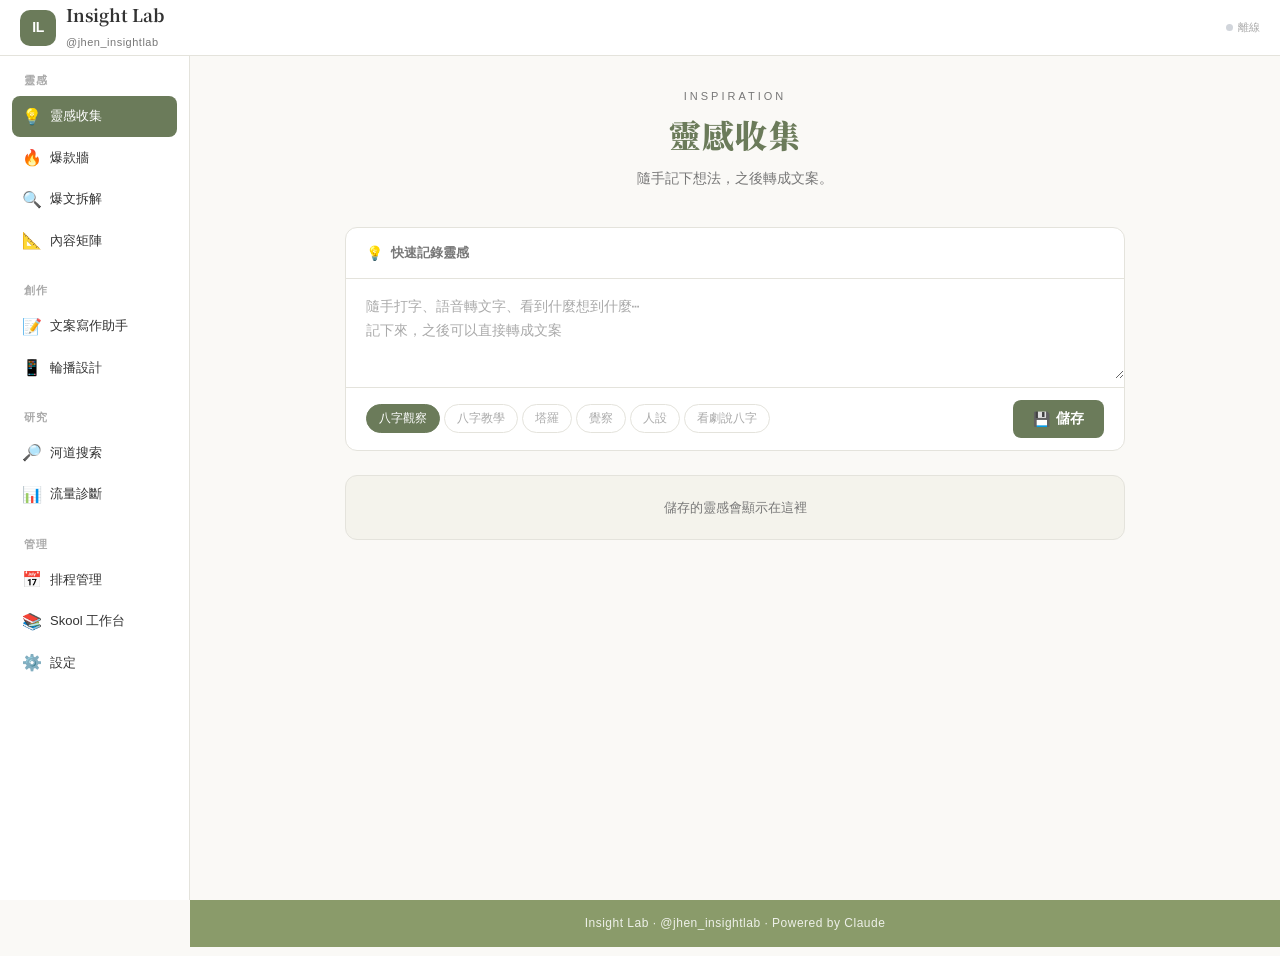
==== commit 0bceadea: "爆款牆重構：Playwright 爬真實 Threads + 貼文連結 + 日期顯示 - Threads 改用 Playwright 登入爬蟲取得真實貼文數據（URL/日期/互動數） - 爬蟲提取具體" ====
--- a/index.html
+++ b/index.html
@@ -203,11 +203,8 @@
           <div class="ai-flow-step" data-step="4"><span class="ai-flow-who">AI</span><span class="ai-flow-label">查核</span></div>
         </div>
         <!-- No format selected → prompt to go to matrix -->
-        <div class="matrix-cta" id="matrixCta">
-          <span style="font-size:24px;">📐</span>
-          <p style="margin:8px 0 4px;font-weight:600;color:var(--text);">從內容矩陣挑選靈感</p>
-          <p>點選矩陣格子，自動帶入主題和形式</p>
-          <button class="btn btn-primary" style="margin-top:12px;" id="goToMatrix">前往矩陣</button>
+        <div class="matrix-cta-mini" id="matrixCta">
+          <a href="#matrix" id="goToMatrix">📐 從內容矩陣挑選靈感 →</a>
         </div>
         <!-- Hidden inputs for format data -->
         <input type="hidden" id="formatSelect" value="">
@@ -216,17 +213,33 @@
           <button class="pill" data-value="塔羅占卜">塔羅占卜</button>
           <button class="pill" data-value="覺察修行">覺察修行</button>
         </div>
-        <!-- Input -->
-        <div class="tool-card">
-          <div class="tool-card-header">
+        <!-- Input Mode Tabs -->
+        <div class="tool-card">
+          <div class="copy-mode-tabs">
+            <button class="copy-mode-tab active" data-mode="generate">📝 AI 從零生成</button>
+            <button class="copy-mode-tab" data-mode="rewrite">💡 我有想法，幫我改寫</button>
+            <button class="copy-mode-tab" data-mode="refine">📝 文案幾乎完成，微調</button>
+          </div>
+          <div class="tool-card-header" id="copyModeHint">
             <span class="tool-card-icon">✏️</span>
             <span>輸入主題或補充說明</span>
           </div>
           <textarea class="tool-textarea" id="copywriterInput" style="min-height:120px;" placeholder="直接輸入主題，AI 自動挑選形式並套用寫作技巧
 
 例如：夫妻宮坐比劫的感情模式"></textarea>
+          <!-- 上傳附件區 -->
+          <div class="upload-bar">
+            <label class="upload-btn" title="上傳圖片/截圖">
+              📷 <input type="file" id="copyUploadImages" multiple accept="image/*" hidden>
+            </label>
+            <label class="upload-btn" title="上傳文件（txt/md/pdf）">
+              📄 <input type="file" id="copyUploadFiles" multiple accept=".txt,.md,.pdf,.doc,.docx" hidden>
+            </label>
+            <span class="upload-hint" id="uploadStatus">可上傳圖片或文件讓 AI 參考</span>
+          </div>
+          <div class="upload-preview" id="uploadPreview"></div>
           <div class="tool-card-footer">
-            <span class="footer-hint">AI 自動套用寫作技巧 + 亮點前移</span>
+            <span class="footer-hint">AI 自動搜尋熱門文章 + 套用寫作技巧</span>
             <button class="btn btn-primary" id="generateCopyBtn">
               <span class="btn-icon">✨</span>
               <span>生成文案</span>
@@ -274,10 +287,7 @@
             <span class="phase-label">AI 插圖（選填）</span>
           </div>
         </div>
-        <div class="info-box">
-          <p>目前輪播生成需透過 Discord Bot 操作，網頁版串接開發中。</p>
-          <p>Discord 指令：選單 → 📱 輪播生圖</p>
-        </div>
+        <div class="results-area hidden" id="carouselResults"></div>
       </div>
 
       <!-- Page: Inspiration -->
@@ -296,11 +306,13 @@
 記下來，之後可以直接轉成文案"></textarea>
           <div class="tool-card-footer">
             <div class="footer-left">
-              <div class="pill-group" style="padding:0;gap:4px;">
-                <button class="pill pill-sm insp-tag active" data-tag="未分類">未分類</button>
-                <button class="pill pill-sm insp-tag" data-tag="八字">八字</button>
-                <button class="pill pill-sm insp-tag" data-tag="覺察">覺察</button>
-                <button class="pill pill-sm insp-tag" data-tag="人設">人設</button>
+              <div class="insp-pill-group" id="inspTagGroup">
+                <button class="insp-pill active" data-tag="八字觀察">八字觀察</button>
+                <button class="insp-pill" data-tag="八字教學">八字教學</button>
+                <button class="insp-pill" data-tag="塔羅">塔羅</button>
+                <button class="insp-pill" data-tag="覺察">覺察</button>
+                <button class="insp-pill" data-tag="人設">人設</button>
+                <button class="insp-pill" data-tag="看劇說八字">看劇說八字</button>
               </div>
             </div>
             <button class="btn btn-primary" id="saveInspirationBtn">
@@ -323,16 +335,24 @@
         <div class="page-hero">
           <p class="page-subtitle">TRENDING</p>
           <h1 class="page-title"><span class="text-accent">爆款牆</span></h1>
-          <p class="page-desc">每日自動更新的熱門文案 + 你上傳的爆文分析。</p>
-        </div>
-        <!-- 篩選 -->
-        <div class="bucket-tabs">
-          <button class="bucket-tab active" data-filter="all">全部</button>
-          <button class="bucket-tab" data-filter="my">我的領域</button>
-          <button class="bucket-tab" data-filter="cross">跨領域</button>
-          <button class="bucket-tab" data-filter="uploaded">我上傳的</button>
-        </div>
-        <!-- 爆款列表（JS 動態渲染） -->
+          <p class="page-desc">搜尋 Threads / 小紅書 / IG 的熱門文案，分析爆文公式。</p>
+        </div>
+        <!-- 領域分類 -->
+        <div class="trending-tabs">
+          <button class="trending-tab active" data-tfilter="all">全部</button>
+          <button class="trending-tab" data-tfilter="bazi">八字命理</button>
+          <button class="trending-tab" data-tfilter="persona">人設心理</button>
+          <button class="trending-tab" data-tfilter="cross">跨領域</button>
+          <button class="btn btn-primary" id="refreshTrendingBtn" style="margin-left:auto;">🔄 重新載入</button>
+        </div>
+        <!-- 平台子篩選 -->
+        <div class="trending-platform-tabs">
+          <button class="platform-tab active" data-platform="all">全部平台</button>
+          <button class="platform-tab" data-platform="threads">Threads</button>
+          <button class="platform-tab" data-platform="xiaohongshu">小紅書</button>
+          <button class="platform-tab" data-platform="ig">IG</button>
+        </div>
+        <!-- 爆款列表 -->
         <div class="trending-list" id="trendingList"></div>
       </div>
 
@@ -377,28 +397,45 @@
           <h1 class="page-title"><span class="text-accent">內容矩陣</span></h1>
           <p class="page-desc">形式 × 主題排列組合，<strong>點選格子</strong>直接進入文案生成。</p>
         </div>
-        <!-- Bucket tabs -->
+        <!-- 大分類 Tab -->
+        <div class="matrix-pillar-tabs">
+          <button class="matrix-pillar-tab active" data-pillar="bazi">八字</button>
+          <button class="matrix-pillar-tab" data-pillar="tarot">塔羅</button>
+          <button class="matrix-pillar-tab" data-pillar="awareness">覺察修行</button>
+          <button class="matrix-pillar-tab" data-pillar="persona">人設文</button>
+        </div>
+        <!-- 桶子 Tab + 按鈕 -->
         <div class="bucket-tabs">
-          <button class="bucket-tab active" data-bucket="sunflower">🌻 向日葵（流量）</button>
-          <button class="bucket-tab" data-bucket="succulent">🌵 多肉（信任）</button>
-          <button class="bucket-tab" data-bucket="pine">🌲 松樹（標竿）</button>
+          <button class="bucket-tab active" data-bucket="sunflower">🌻 流量</button>
+          <button class="bucket-tab" data-bucket="succulent">🌵 信任</button>
+          <button class="bucket-tab" data-bucket="pine">🌲 標竿</button>
+          <button class="btn btn-outline btn-sm" id="aiMatrixBtn" style="margin-left:auto;">🤖 AI 發想</button>
+          <button class="btn btn-outline btn-sm" id="updateMatrixBtn">🔄 更新矩陣</button>
         </div>
         <!-- Matrix table -->
         <div class="matrix-wrap">
           <table class="matrix-table" id="matrixTable">
             <thead>
-              <tr>
-                <th class="matrix-corner">形式 ＼ 主題</th>
-                <th>八字</th>
-                <th>塔羅占卜</th>
-                <th>覺察修行</th>
+              <tr id="matrixHead">
+                <th class="matrix-corner">形式</th>
+                <!-- JS 動態填入子主題 -->
               </tr>
             </thead>
-            <tbody id="matrixBody">
-              <!-- JS 動態填入 -->
-            </tbody>
+            <tbody id="matrixBody"></tbody>
           </table>
         </div>
+        <div class="matrix-tip">💡 點選任一格子 → 自動帶入文案生成頁</div>
+        <!-- 看劇說八字專區（八字 tab 下才顯示） -->
+        <div class="drama-section" id="dramaBaziSection">
+          <div class="drama-header">
+            <h3>🎬 看劇說八字</h3>
+            <button class="btn btn-outline btn-sm" id="refreshDramaBtn">🔄 搜尋熱門劇</button>
+          </div>
+          <div class="drama-list" id="dramaList">
+            <div class="info-box"><p>點「🔄 搜尋熱門劇」找最新可以用八字分析的劇</p></div>
+          </div>
+        </div>
+        <div class="results-area hidden" id="matrixAiResults"></div>
       </div>
 
       <!-- Page: Diagnosis -->
@@ -438,10 +475,12 @@
           <button class="btn btn-outline" id="weekPrev">&larr; 上週</button>
           <span class="week-label" id="weekLabel">本週</span>
           <button class="btn btn-outline" id="weekNext">下週 &rarr;</button>
+          <button class="btn btn-primary" id="aiWeekPlanBtn" style="margin-left:auto;">🤖 AI 週規劃</button>
         </div>
         <div class="week-grid" id="weekGrid">
           <!-- JS 動態填入 7 天卡片 -->
         </div>
+        <div class="results-area hidden" id="weekPlanResults"></div>
       </div>
 
       <!-- Page: Skool -->
@@ -510,6 +549,13 @@
             <span class="settings-label">自媒體經營</span>
             <span class="settings-value">@hello_ms_anna, @growthbysocial</span>
           </div>
+        </div>
+        <div class="settings-section">
+          <h3 class="settings-title">AI 工具</h3>
+          <div class="copy-actions">
+            <button class="btn btn-outline" id="styleLearningBtn">📊 文風學習</button>
+          </div>
+          <div class="results-area hidden" id="styleLearningResults"></div>
         </div>
       </div>
 
--- a/css/style.css
+++ b/css/style.css
@@ -16,7 +16,7 @@
   --text-muted: #aaa;
   --card: #ffffff;
   --border: #e4e3dc;
-  --sidebar-w: 240px;
+  --sidebar-w: 190px;
   --topnav-h: 56px;
   --bottomtab-h: 64px;
   --radius: 12px;
@@ -101,9 +101,9 @@
   padding: 0 12px; margin-bottom: 6px;
 }
 .sidebar-item {
-  display: flex; align-items: center; gap: 10px;
-  padding: 10px 12px; border-radius: var(--radius-sm);
-  color: var(--text); text-decoration: none; font-size: 14px;
+  display: flex; align-items: center; gap: 8px;
+  padding: 8px 10px; border-radius: var(--radius-sm);
+  color: var(--text); text-decoration: none; font-size: 13px;
   transition: background 0.15s, color 0.15s;
   cursor: pointer;
 }
@@ -375,9 +375,8 @@
 }
 .matrix-corner {
   background: var(--bg-alt); font-weight: 600; color: var(--text-light);
-  font-size: 11px; min-width: 100px;
+  font-size: 11px; width: 80px; min-width: 60px;
   text-align: center; vertical-align: middle;
-  white-space: nowrap;
 }
 .matrix-table thead th {
   background: var(--primary); color: white;
@@ -387,14 +386,14 @@
 .matrix-table thead th:first-child { background: var(--bg-alt); color: var(--text-light); }
 .matrix-table tbody td:first-child {
   font-weight: 600; background: var(--bg-alt);
-  font-size: 12px; min-width: 100px;
+  font-size: 12px; width: auto; min-width: 60px;
   text-align: center; vertical-align: middle;
   white-space: nowrap;
 }
 .matrix-table tbody td:not(:first-child) {
   color: var(--text-light); font-size: 12px;
   cursor: pointer; transition: background 0.15s;
-  white-space: normal; word-break: break-word;
+  white-space: nowrap; vertical-align: middle;
 }
 .matrix-table tbody td:not(:first-child):hover {
   background: rgba(107, 123, 90, 0.08);
@@ -404,6 +403,54 @@
   border-radius: 10px; font-weight: 600; margin-right: 4px;
 }
 .matrix-badge-star { background: #fef3c7; color: #92400e; }
+.matrix-tip { font-size: 12px; color: var(--text-muted); text-align: center; margin-top: 8px; }
+
+/* Matrix Pillar Tabs (大分類) */
+.matrix-pillar-tabs {
+  display: flex; gap: 0; margin-bottom: 12px;
+  border-bottom: 2px solid var(--border);
+}
+.matrix-pillar-tab {
+  flex: 1; padding: 12px 16px; font-size: 14px; font-weight: 600;
+  text-align: center; border: none; background: none;
+  color: var(--text-muted); cursor: pointer;
+  border-bottom: 3px solid transparent; transition: all 0.2s;
+  margin-bottom: -2px;
+}
+.matrix-pillar-tab:hover { color: var(--text); }
+.matrix-pillar-tab.active {
+  color: var(--primary); border-bottom-color: var(--primary);
+}
+
+/* Matrix desktop: no wrap */
+.matrix-table tbody td:not(:first-child) { white-space: nowrap; }
+
+/* Drama section */
+.drama-section {
+  margin-top: 20px; padding-top: 16px; border-top: 1px solid var(--border);
+}
+.drama-header {
+  display: flex; align-items: center; justify-content: space-between; margin-bottom: 12px;
+}
+.drama-header h3 { font-size: 16px; font-weight: 600; color: var(--text); margin: 0; }
+.drama-list { display: flex; flex-direction: column; gap: 10px; }
+.drama-card {
+  background: var(--card); border: 1px solid var(--border); border-radius: 10px;
+  padding: 14px 16px; transition: border-color 0.15s;
+}
+.drama-card:hover { border-color: var(--primary); }
+.drama-card-header {
+  display: flex; align-items: center; gap: 8px; margin-bottom: 8px;
+}
+.drama-title { font-size: 15px; font-weight: 600; color: var(--text); }
+.drama-heat { font-size: 12px; }
+.drama-angles { margin: 8px 0; }
+.drama-angle {
+  display: inline-block; font-size: 12px; padding: 4px 10px;
+  background: rgba(107,123,90,0.08); border-radius: 6px;
+  margin: 2px 4px 2px 0; color: var(--primary);
+}
+.drama-ref { font-size: 12px; color: var(--text-muted); margin: 6px 0; }
 
 /* ── Schedule Template Bar ── */
 .schedule-template {
@@ -467,6 +514,139 @@
 .day-bucket-sun { background: #fef3c7; color: #92400e; }
 .day-bucket-cac { background: #d1fae5; color: #065f46; }
 .day-bucket-pine { background: #dbeafe; color: #1e40af; }
+
+.day-content { margin-top: 8px; }
+.day-empty { font-size: 11px; color: var(--text-muted); }
+.day-scheduled { font-size: 12px; margin-bottom: 4px; display: flex; gap: 4px; align-items: center; }
+.day-scheduled-time { font-size: 10px; color: var(--accent); font-weight: 600; }
+.day-scheduled-title { color: var(--text); overflow: hidden; text-overflow: ellipsis; white-space: nowrap; }
+
+/* Inspiration source badge */
+.insp-item-top { display: flex; align-items: center; gap: 6px; }
+.insp-item-source { font-size: 10px; color: var(--text-muted); margin-left: auto; }
+.insp-pill-group { display: flex; gap: 4px; }
+.insp-pill {
+  padding: 5px 12px; font-size: 12px; font-weight: 500;
+  border: 1px solid var(--border); border-radius: 16px;
+  background: var(--card); color: var(--text-muted); cursor: pointer;
+  transition: all 0.15s;
+}
+.insp-pill:hover { border-color: var(--primary); color: var(--primary); }
+.insp-pill.active { background: var(--primary); color: white; border-color: var(--primary); }
+.insp-tag-editable { cursor: pointer; transition: all 0.15s; }
+.insp-tag-editable:hover { background: var(--primary); color: white; }
+.insp-item-top { position: relative; }
+.insp-tag-dropdown {
+  position: absolute; top: 100%; left: 0; z-index: 10;
+  background: var(--card); border: 1px solid var(--border); border-radius: 8px;
+  box-shadow: 0 4px 12px rgba(0,0,0,0.1); padding: 4px; min-width: 120px;
+}
+.insp-tag-dropdown-item {
+  display: block; width: 100%; text-align: left;
+  padding: 6px 12px; font-size: 12px; border: none;
+  background: none; cursor: pointer; border-radius: 4px;
+  color: var(--text);
+}
+.insp-tag-dropdown-item:hover { background: rgba(107,123,90,0.1); }
+.insp-tag-dropdown-item.active { color: var(--primary); font-weight: 600; }
+.btn-icon-only { background: none; border: none; cursor: pointer; font-size: 12px; color: var(--text-muted); padding: 2px 4px; }
+.btn-icon-only:hover { color: var(--accent); }
+
+/* Trending analysis collapsible */
+.trending-analysis-details { width: 100%; }
+.trending-analysis-summary { cursor: pointer; font-size: 12px; color: var(--accent); user-select: none; list-style: none; padding: 4px 0; }
+.trending-analysis-summary::-webkit-details-marker { display: none; }
+.trending-analysis-summary::before { content: '\u25b6 '; font-size: 9px; }
+.trending-analysis-details[open] .trending-analysis-summary::before { content: '\u25bc '; }
+.trending-author { font-size: 12px; color: var(--accent); }
+.trending-date { font-size: 11px; color: var(--text-muted); margin-left: 4px; }
+.trending-stats { margin-left: auto; font-size: 12px; color: var(--text-muted); white-space: nowrap; }
+.trending-link {
+  margin-left: 8px; font-size: 14px; text-decoration: none;
+  opacity: 0.5; transition: opacity 0.15s;
+}
+.trending-link:hover { opacity: 1; }
+.trending-insight {
+  font-size: 13px; line-height: 1.6; padding: 4px 0;
+  border-bottom: 1px solid rgba(0,0,0,0.04);
+}
+.trending-insight-label {
+  display: inline-block; font-size: 11px; font-weight: 600;
+  color: var(--accent); min-width: 40px; margin-right: 6px;
+}
+.trending-insight-apply { color: var(--primary); font-weight: 500; }
+.trending-platform-tabs {
+  display: flex; gap: 6px; margin-bottom: 12px;
+}
+.platform-tab {
+  padding: 6px 14px; font-size: 12px; font-weight: 500;
+  border: 1px solid var(--border); border-radius: 8px;
+  background: var(--card); color: var(--text-muted); cursor: pointer;
+  transition: all 0.15s;
+}
+.platform-tab:hover { border-color: var(--accent); color: var(--accent); }
+.platform-tab.active { background: var(--accent); color: white; border-color: var(--accent); }
+.trending-platform {
+  font-size: 10px; padding: 1px 6px; border-radius: 8px;
+  background: rgba(107,123,90,0.1); color: var(--primary); margin-left: 4px;
+}
+.trending-level-header {
+  font-size: 14px; font-weight: 600; color: var(--accent);
+  padding: 12px 0 6px; margin-top: 8px;
+  border-bottom: 1px solid var(--border);
+}
+/* ── Trending Tabs ── */
+.trending-tabs {
+  display: flex; align-items: center; gap: 8px; flex-wrap: wrap;
+  margin-bottom: 14px;
+}
+.trending-tab {
+  padding: 10px 20px; font-size: 14px; font-weight: 500;
+  border: 1.5px solid var(--border); border-radius: 10px;
+  background: var(--card); color: var(--text); cursor: pointer;
+  transition: all 0.2s;
+}
+.trending-tab:hover { border-color: var(--primary); color: var(--primary); }
+.trending-tab.active {
+  background: var(--primary); color: white; border-color: var(--primary);
+}
+
+/* Bazi knowledge badges */
+.bazi-knowledge { font-size: 12px; margin: 6px 0; padding: 6px 10px; background: rgba(107,123,90,0.06); border-radius: 6px; }
+.bazi-knowledge-label { font-weight: 600; color: var(--primary); }
+.bazi-note { font-size: 12px; color: #a04030; margin: 4px 0; padding: 4px 10px; background: rgba(180,80,60,0.06); border-radius: 6px; }
+
+/* ── Carousel Preview ── */
+.carousel-preview {
+  display: grid; grid-template-columns: repeat(auto-fill, minmax(200px, 1fr));
+  gap: 12px; margin-top: 12px;
+}
+.carousel-preview-page { text-align: center; }
+.carousel-preview-page img {
+  width: 100%; border-radius: 8px; border: 1px solid var(--border);
+  box-shadow: 0 2px 8px rgba(0,0,0,0.08);
+}
+.carousel-page-label { font-size: 10px; color: var(--text-muted); display: block; margin-top: 4px; }
+
+/* ── Phase Steps ── */
+.phase-steps { display: flex; align-items: center; justify-content: center; gap: 12px; margin: 16px 0; }
+.phase-step { text-align: center; }
+.phase-num {
+  display: inline-flex; width: 28px; height: 28px; border-radius: 50%;
+  background: var(--accent); color: white; font-size: 13px; font-weight: 700;
+  align-items: center; justify-content: center;
+}
+.phase-label { display: block; font-size: 11px; color: var(--text-muted); margin-top: 4px; }
+.phase-arrow { color: var(--text-muted); font-size: 16px; }
+
+/* ── Week Plan ── */
+.week-plan-list { display: flex; flex-direction: column; gap: 6px; margin-top: 8px; }
+.week-plan-item { display: flex; gap: 8px; align-items: center; font-size: 13px; padding: 6px 0; border-bottom: 1px solid var(--border); }
+.week-plan-day { font-weight: 600; min-width: 40px; color: var(--accent); }
+.week-plan-type { font-size: 11px; padding: 2px 6px; border-radius: 8px; background: rgba(107,123,90,0.15); color: var(--primary); }
+.week-plan-topic { flex: 1; }
+.week-plan-form { font-size: 11px; color: var(--text-muted); }
+.week-nav { display: flex; align-items: center; gap: 12px; margin-bottom: 16px; }
 
 /* ── Settings ── */
 .settings-section {
@@ -553,6 +733,15 @@
 .selected-format-hint {
   font-size: 11px; color: var(--text-muted); margin-top: 4px;
 }
+.matrix-cta-mini {
+  text-align: center; padding: 8px; margin-bottom: 8px;
+}
+.matrix-cta-mini a {
+  font-size: 13px; color: var(--accent); text-decoration: none;
+  padding: 6px 16px; border: 1px solid var(--border); border-radius: 20px;
+  transition: all 0.2s;
+}
+.matrix-cta-mini a:hover { background: rgba(160,128,96,0.08); border-color: var(--accent); }
 .matrix-cta {
   text-align: center; padding: 16px;
   background: var(--bg-alt); border-radius: var(--radius);
@@ -589,7 +778,139 @@
   font-size: 13px; line-height: 1.8; color: var(--text);
 }
 .flow-check-title { font-size: 12px; font-weight: 600; color: var(--primary); }
+.flow-check-details { width: 100%; }
+.flow-check-summary {
+  cursor: pointer; display: flex; align-items: center; gap: 8px;
+  padding: 4px 0; user-select: none; list-style: none;
+}
+.flow-check-summary::-webkit-details-marker { display: none; }
+.flow-check-summary::before {
+  content: '▶'; font-size: 10px; color: var(--text-muted);
+  transition: transform 0.2s;
+}
+.flow-check-details[open] .flow-check-summary::before { transform: rotate(90deg); }
+.flow-check-brief { font-size: 12px; color: var(--text-muted); margin-left: auto; }
+.flow-check-details .flow-step-checks { padding-top: 8px; }
+
+/* ── Collapsible Sections (收合區塊) ── */
+.collapsible-section {
+  background: var(--card); border: 1px solid var(--border);
+  border-radius: var(--radius-sm); margin-bottom: 8px;
+}
+.collapsible-header {
+  display: flex; align-items: center; gap: 8px;
+  padding: 10px 14px; cursor: pointer; user-select: none;
+  list-style: none;
+}
+.collapsible-header::-webkit-details-marker { display: none; }
+.collapsible-icon {
+  font-size: 10px; color: var(--text-muted);
+  transition: transform 0.2s; display: inline-block;
+}
+.collapsible-section[open] .collapsible-icon { transform: rotate(90deg); }
+.collapsible-body {
+  padding: 0 14px 12px 14px; border-top: 1px solid var(--border);
+}
+.collapsible-section .flow-check-brief { margin-left: auto; }
+
+/* ── Status Indicators (查核狀態) ── */
+.status-pass, .status-warn, .status-fail {
+  display: inline-flex; align-items: center; gap: 4px;
+  font-size: 12px; font-weight: 500; padding: 2px 8px;
+  border-radius: 10px;
+}
+.status-pass { background: rgba(107,123,90,0.12); color: #5a6b4a; }
+.status-warn { background: rgba(160,128,96,0.12); color: #8a6a40; }
+.status-fail { background: rgba(180,80,60,0.12); color: #a04030; }
+.status-dot {
+  width: 6px; height: 6px; border-radius: 50%; display: inline-block;
+}
+.status-pass .status-dot { background: #6b7b5a; }
+.status-warn .status-dot { background: #a08060; }
+.status-fail .status-dot { background: #b4503c; }
+
+/* Check list items with status */
+.check-item { display: flex; align-items: flex-start; gap: 6px; padding: 4px 0; font-size: 13px; line-height: 1.6; }
+.check-icon { flex-shrink: 0; width: 18px; height: 18px; border-radius: 50%; display: inline-flex; align-items: center; justify-content: center; font-size: 10px; margin-top: 2px; }
+.check-icon-pass { background: rgba(107,123,90,0.15); color: #5a6b4a; }
+.check-icon-warn { background: rgba(160,128,96,0.15); color: #8a6a40; }
+.check-icon-fail { background: rgba(180,80,60,0.15); color: #a04030; }
+
+/* ── Hook Options ── */
+.hook-options { display: flex; flex-direction: column; gap: 10px; margin-top: 8px; }
+.hook-option {
+  border: 1.5px solid var(--border); border-radius: 10px; padding: 14px 16px;
+  cursor: pointer; transition: all 0.2s;
+}
+.hook-option:hover { border-color: var(--accent); background: rgba(160,128,96,0.04); }
+.hook-option.selected { border-color: var(--accent); background: rgba(160,128,96,0.1); box-shadow: 0 0 0 2px rgba(160,128,96,0.2); }
+.hook-formula { font-size: 13px; font-weight: 600; color: var(--accent); margin-bottom: 6px; }
+.hook-text { font-size: 14px; line-height: 1.7; color: var(--text); white-space: pre-line; }
+.hook-confirm-bar {
+  display: flex; align-items: center; gap: 8px; flex-wrap: wrap;
+  margin-top: 12px; padding-top: 12px; border-top: 1px solid var(--border);
+}
+.hook-selected-label {
+  font-size: 13px; color: var(--text-muted); margin-right: auto;
+}
+.hook-option.selected .hook-formula { color: var(--primary); }
+.hook-option.selected { border-color: var(--primary); background: rgba(107,123,90,0.08); }
 .flow-step-suggestions p { font-size: 13px; color: var(--text); margin-bottom: 6px; }
+
+/* ── Copy Mode Tabs ── */
+.copy-mode-tabs {
+  display: flex; gap: 0; margin-bottom: 12px; border-bottom: 1px solid var(--border);
+}
+.copy-mode-tab {
+  flex: 1; padding: 10px 8px; font-size: 12px; font-weight: 500;
+  background: none; border: none; cursor: pointer; color: var(--text-muted);
+  border-bottom: 2px solid transparent; transition: all 0.2s; text-align: center;
+}
+.copy-mode-tab:hover { color: var(--text); }
+.copy-mode-tab.active { color: var(--accent); border-bottom-color: var(--accent); font-weight: 600; }
+
+/* ── Upload Bar ── */
+.upload-bar {
+  display: flex; align-items: center; gap: 8px;
+  padding: 6px 12px; border-top: 1px solid var(--border);
+}
+.upload-btn {
+  cursor: pointer; font-size: 16px; padding: 4px 8px;
+  border-radius: 6px; transition: background 0.15s;
+}
+.upload-btn:hover { background: rgba(160,128,96,0.1); }
+.upload-hint { font-size: 11px; color: var(--text-muted); }
+.upload-preview {
+  display: flex; flex-wrap: wrap; gap: 8px; padding: 0 12px;
+}
+.upload-preview:empty { display: none; }
+.upload-item {
+  display: flex; align-items: center; gap: 6px;
+  padding: 4px 10px; font-size: 12px;
+  background: rgba(107,123,90,0.08); border-radius: 8px;
+}
+.upload-item .upload-remove {
+  cursor: pointer; font-size: 10px; color: var(--text-muted);
+}
+.upload-item .upload-remove:hover { color: var(--accent); }
+.upload-thumb {
+  width: 32px; height: 32px; border-radius: 4px; object-fit: cover;
+}
+
+/* ── Quick Fix Bar ── */
+.quick-fix-bar {
+  display: flex; gap: 8px; flex-wrap: wrap; margin-bottom: 8px;
+}
+.quick-fix-btn {
+  padding: 8px 14px; font-size: 12px; font-weight: 500;
+  border: 1.5px solid var(--border); border-radius: 20px;
+  background: var(--card); color: var(--text); cursor: pointer;
+  transition: all 0.2s;
+}
+.quick-fix-btn:hover {
+  border-color: var(--accent); background: rgba(160,128,96,0.06); color: var(--accent);
+}
+.quick-fix-btn:disabled { opacity: 0.5; cursor: wait; }
 
 /* ── Copy Output & Actions ── */
 .copy-output { white-space: pre-line; }
@@ -673,15 +994,17 @@
   .bucket-tabs { flex-direction: column; }
   .search-input-row { flex-direction: column; }
   .matrix-table { font-size: 11px; }
-  .matrix-table th, .matrix-table td { padding: 8px 10px; }
-  .matrix-table tbody td:not(:first-child) { white-space: normal; }
+  .matrix-table th, .matrix-table td { padding: 6px 6px; }
+  .matrix-table tbody td:not(:first-child) { white-space: normal !important; }
+  .matrix-pillar-tabs { gap: 0; }
+  .matrix-pillar-tab { font-size: 12px; padding: 10px 8px; }
   .matrix-table tbody td:first-child {
-    writing-mode: vertical-rl; min-width: auto; white-space: normal;
-    font-size: 11px; padding: 10px 6px; letter-spacing: 0.1em;
+    writing-mode: vertical-rl; width: auto; min-width: 32px;
+    font-size: 11px; padding: 8px 4px; letter-spacing: 0.1em;
   }
   .matrix-corner {
-    writing-mode: vertical-rl; min-width: auto; white-space: normal;
-    font-size: 10px; padding: 8px 6px;
+    writing-mode: vertical-rl; width: auto; min-width: 32px;
+    font-size: 10px; padding: 6px 4px;
   }
 }
 
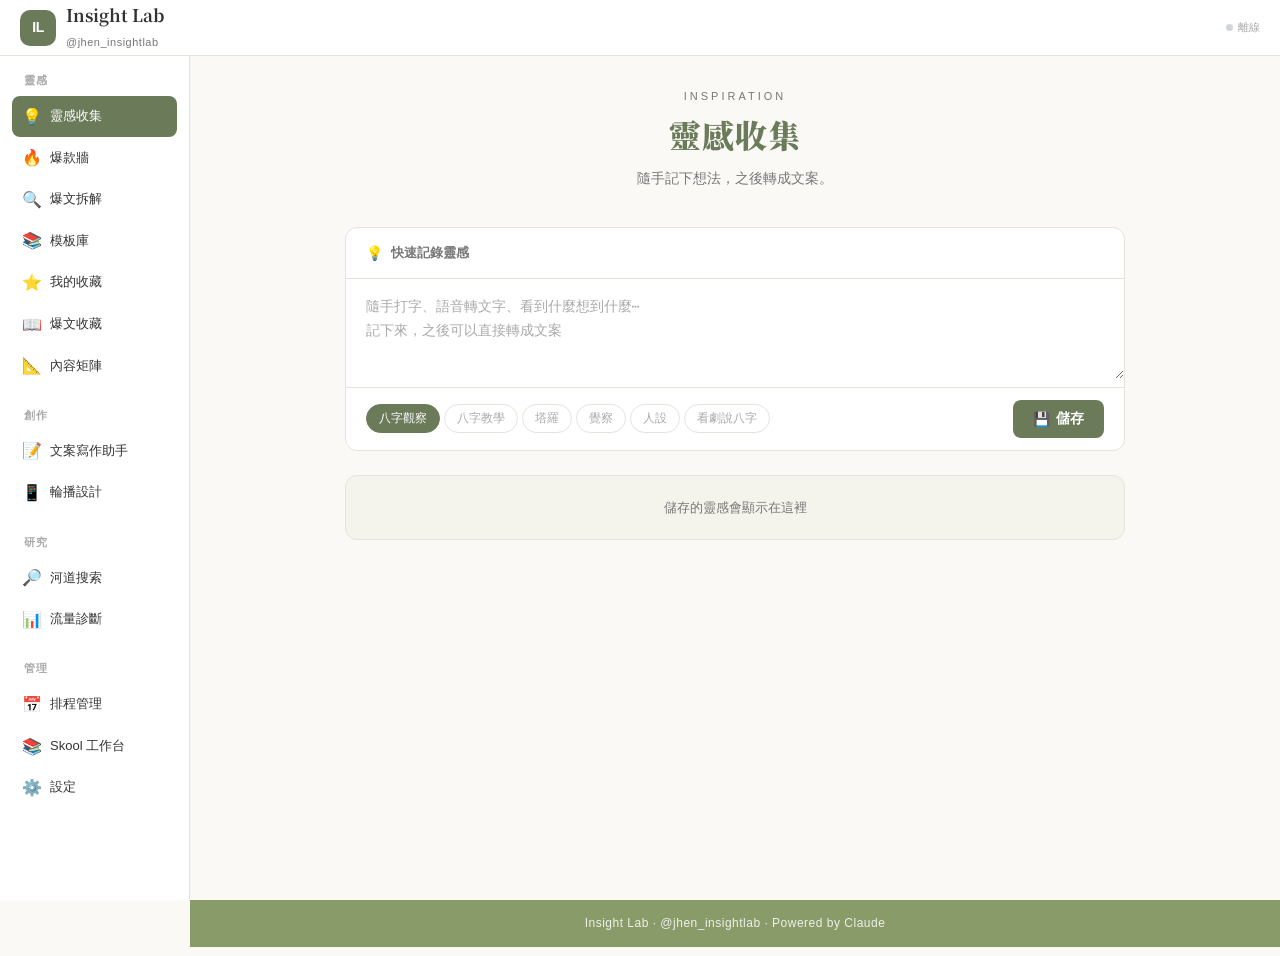
==== commit a2d3e91a: "爆文收藏頁面 + Notion 連動 + 爆款牆收藏同步 - 新增 sidebar「📖 爆文收藏」頁面，從 Notion API 拉取收藏資料 - 爆款牆 ⭐ 收藏自動同步到 Notion（帳號/來源" ====
--- a/index.html
+++ b/index.html
@@ -48,6 +48,18 @@
           <span class="sidebar-icon">🔍</span>
           <span>爆文拆解</span>
         </a>
+        <a href="#templates" class="sidebar-item" data-page="templates">
+          <span class="sidebar-icon">📚</span>
+          <span>模板庫</span>
+        </a>
+        <a href="#collection" class="sidebar-item" data-page="collection">
+          <span class="sidebar-icon">⭐</span>
+          <span>我的收藏</span>
+        </a>
+        <a href="#notion-collection" class="sidebar-item" data-page="notion-collection">
+          <span class="sidebar-icon">📖</span>
+          <span>爆文收藏</span>
+        </a>
         <a href="#matrix" class="sidebar-item" data-page="matrix">
           <span class="sidebar-icon">📐</span>
           <span>內容矩陣</span>
@@ -103,21 +115,30 @@
           <p class="page-desc">貼上熱門貼文，AI 幫你拆解爆文密碼、挖掘受眾痛點、<br>產出一份你的領域可直接套用的格式靈感。</p>
         </div>
 
+        <!-- Pillar Selector -->
+        <div class="pillar-selector" id="viralPillarSelector">
+          <span class="pillar-label">套用領域：</span>
+          <button class="pill active" data-pillar="八字">八字</button>
+          <button class="pill" data-pillar="塔羅">塔羅</button>
+          <button class="pill" data-pillar="覺察">覺察</button>
+        </div>
+
         <!-- Input Area (unified: text + image attach) -->
         <div class="tool-card">
           <div class="tool-card-header">
             <span class="tool-card-icon">📋</span>
-            <span>貼上你收集至少 1 篇 THREADS 貼文</span>
-          </div>
-          <textarea class="tool-textarea" id="viralInput" placeholder="將多則 Threads 貼文複製貼上這裡⋯
-
-最佳格式（分析更精準）：
+            <span>貼上貼文、上傳截圖、或貼 Threads 連結</span>
+          </div>
+          <textarea class="tool-textarea" id="viralInput" placeholder="三種輸入方式：
+
+1. 直接貼上 Threads 貼文內容
+2. 上傳截圖（AI 自動辨識文字）
+3. 貼上 Threads 連結（自動爬取）
+
+最佳格式：
 • 帳號名稱（@xxx）
 • 互動數據（❤️ 按讚 💬 留言 🔄 轉發）
-• 貼文內文
-• 每則貼文間用空行分隔
-
-💡 也可以直接上傳截圖，AI 會自動辨識圖中文字"></textarea>
+• 貼文內文"></textarea>
           <!-- Attached image previews (inline, below textarea) -->
           <div class="attach-previews hidden" id="attachPreviews"></div>
           <div class="tool-card-footer">
@@ -254,7 +275,7 @@
         <div class="page-hero">
           <p class="page-subtitle">CAROUSEL DESIGNER</p>
           <h1 class="page-title">脆文轉 <span class="text-accent">IG 輪播</span></h1>
-          <p class="page-desc">貼上 Threads 文案，三階段生成 IG 輪播圖。</p>
+          <p class="page-desc">貼上 Threads 文案，AI 拆頁後可即時編輯每頁內容、選擇模板與色盤。</p>
         </div>
         <div class="tool-card">
           <div class="tool-card-header">
@@ -262,31 +283,39 @@
             <span>貼上 Threads 文案</span>
           </div>
           <textarea class="tool-textarea" id="carouselInput" placeholder="將 Threads 文案貼上這裡⋯
-系統會自動拆成 10 頁輪播"></textarea>
+系統會自動拆頁 + 版面分析"></textarea>
           <div class="tool-card-footer">
-            <span class="footer-hint">Phase 1 封面 → Phase 2 純文字 → Phase 3 AI 插圖</span>
+            <span class="footer-hint">AI 拆頁 → 編輯調整 → 一鍵渲染</span>
             <button class="btn btn-primary" id="generateCarouselBtn">
               <span class="btn-icon">📱</span>
-              <span>生成輪播</span>
+              <span>AI 拆頁</span>
             </button>
           </div>
         </div>
-        <div class="phase-steps">
-          <div class="phase-step">
-            <span class="phase-num">1</span>
-            <span class="phase-label">封面確認</span>
-          </div>
-          <div class="phase-arrow">&rarr;</div>
-          <div class="phase-step">
-            <span class="phase-num">2</span>
-            <span class="phase-label">純文字渲染</span>
-          </div>
-          <div class="phase-arrow">&rarr;</div>
-          <div class="phase-step">
-            <span class="phase-num">3</span>
-            <span class="phase-label">AI 插圖（選填）</span>
-          </div>
-        </div>
+
+        <!-- WYSIWYG Editor Area (hidden until AI splits) -->
+        <div class="hidden" id="carouselEditorArea">
+          <div class="carousel-editor-toolbar">
+            <label>模板</label>
+            <select id="carouselTemplateSelect"></select>
+            <label>色盤</label>
+            <select id="carouselPaletteSelect"></select>
+            <div class="palette-preview-row" id="palettePreviewDots"></div>
+          </div>
+          <div class="carousel-page-list" id="carouselPageList"></div>
+          <button class="carousel-add-page" id="carouselAddPageBtn">+ 新增頁面</button>
+          <div class="carousel-render-bar">
+            <span class="page-count" id="carouselPageCount"></span>
+            <div style="display:flex;gap:8px;">
+              <button class="btn btn-outline" id="carouselResetBtn">重新拆頁</button>
+              <button class="btn btn-primary" id="carouselRenderBtn">
+                <span class="btn-icon">🖼️</span>
+                <span>渲染輪播圖</span>
+              </button>
+            </div>
+          </div>
+        </div>
+
         <div class="results-area hidden" id="carouselResults"></div>
       </div>
 
@@ -341,8 +370,10 @@
         <div class="trending-tabs">
           <button class="trending-tab active" data-tfilter="all">全部</button>
           <button class="trending-tab" data-tfilter="bazi">八字命理</button>
+          <button class="trending-tab" data-tfilter="tarot">塔羅覺察</button>
+          <button class="trending-tab" data-tfilter="mindful">正念修行</button>
           <button class="trending-tab" data-tfilter="persona">人設心理</button>
-          <button class="trending-tab" data-tfilter="cross">跨領域</button>
+          <button class="trending-tab" data-tfilter="other">其他</button>
           <button class="btn btn-primary" id="refreshTrendingBtn" style="margin-left:auto;">🔄 重新載入</button>
         </div>
         <!-- 平台子篩選 -->
@@ -557,6 +588,69 @@
           </div>
           <div class="results-area hidden" id="styleLearningResults"></div>
         </div>
+      </div>
+
+      <!-- Page: Template Library -->
+      <div class="page" id="page-templates">
+        <div class="page-hero">
+          <p class="page-subtitle">VIRAL TEMPLATE LIBRARY</p>
+          <h1 class="page-title">爆文<span class="text-accent">模板庫</span></h1>
+          <p class="page-desc">16 個經過驗證的高互動寫法模板，附帶真實數據和套用範例</p>
+        </div>
+        <div class="template-filters">
+          <button class="pill active" data-tpl-filter="all">全部</button>
+          <button class="pill" data-tpl-filter="八字">八字</button>
+          <button class="pill" data-tpl-filter="塔羅">塔羅</button>
+          <button class="pill" data-tpl-filter="⭐⭐⭐">高效果</button>
+        </div>
+        <div class="template-grid" id="templateGrid">
+          <div class="loading-state"><p class="loading-text">載入模板庫中...</p></div>
+        </div>
+      </div>
+
+      <!-- Page: My Collection -->
+      <div class="page" id="page-collection">
+        <div class="page-hero">
+          <p class="page-subtitle">MY VIRAL COLLECTION</p>
+          <h1 class="page-title">我的<span class="text-accent">爆文收藏</span></h1>
+          <p class="page-desc">截圖 → 分析 → 收藏，累積你的高流量寫法靈感庫</p>
+        </div>
+        <div class="collection-stats" id="collectionStats">
+          <span class="collection-count">0 篇收藏</span>
+        </div>
+        <div class="collection-list" id="collectionList">
+          <div class="collection-empty">
+            <p>還沒有收藏</p>
+            <p>到「🔍 爆文拆解」分析貼文後，點擊「⭐ 收藏」即可加入</p>
+          </div>
+        </div>
+      </div>
+
+      <div class="page" id="page-notion-collection">
+        <div class="page-hero">
+          <p class="page-subtitle">NOTION VIRAL LIBRARY</p>
+          <h1 class="page-title">📖 Notion <span class="text-accent">爆文收藏庫</span></h1>
+          <p class="page-desc">所有爆文分析同步到 Notion，隨時查閱、套用寫文案</p>
+        </div>
+        <div class="nc-filters" id="ncFilters">
+          <div class="nc-filter-row">
+            <label>來源：</label>
+            <button class="nc-filter-btn active" data-source="">全部</button>
+            <button class="nc-filter-btn" data-source="爆文拆解">爆文拆解</button>
+            <button class="nc-filter-btn" data-source="爆款牆">爆款牆</button>
+            <button class="nc-filter-btn" data-source="AI爬文">AI 爬文</button>
+          </div>
+          <div class="nc-filter-row">
+            <label>帳號：</label>
+            <select id="ncAccountFilter" class="nc-account-select">
+              <option value="">全部帳號</option>
+            </select>
+          </div>
+        </div>
+        <div class="nc-stats" id="ncStats">
+          <span class="nc-count">載入中...</span>
+        </div>
+        <div class="nc-list" id="ncList"></div>
       </div>
 
     </main>
--- a/css/style.css
+++ b/css/style.css
@@ -566,6 +566,7 @@
   opacity: 0.5; transition: opacity 0.15s;
 }
 .trending-link:hover { opacity: 1; }
+.trending-save-btn.saved { background: var(--accent); color: white; border-color: var(--accent); }
 .trending-insight {
   font-size: 13px; line-height: 1.6; padding: 4px 0;
   border-bottom: 1px solid rgba(0,0,0,0.04);
@@ -627,6 +628,121 @@
   box-shadow: 0 2px 8px rgba(0,0,0,0.08);
 }
 .carousel-page-label { font-size: 10px; color: var(--text-muted); display: block; margin-top: 4px; }
+
+/* ── Carousel WYSIWYG Editor ── */
+.carousel-editor-toolbar {
+  display: flex; gap: 12px; align-items: center; flex-wrap: wrap;
+  padding: 12px 16px; margin-bottom: 16px;
+  background: var(--card); border: 1px solid var(--border); border-radius: var(--radius);
+}
+.carousel-editor-toolbar label {
+  font-size: 12px; font-weight: 600; color: var(--text-light);
+}
+.carousel-editor-toolbar select {
+  padding: 6px 10px; border: 1px solid var(--border); border-radius: var(--radius-sm);
+  font-size: 13px; font-family: inherit; background: var(--bg); color: var(--text);
+  cursor: pointer;
+}
+.palette-preview-row {
+  display: flex; gap: 3px; align-items: center; margin-left: 4px;
+}
+.palette-dot {
+  width: 14px; height: 14px; border-radius: 50%; border: 1px solid rgba(0,0,0,0.1);
+  display: inline-block;
+}
+
+.carousel-page-list {
+  display: flex; flex-direction: column; gap: 12px;
+}
+.carousel-page-card {
+  background: var(--card); border: 1px solid var(--border); border-radius: var(--radius);
+  overflow: hidden; transition: box-shadow 0.2s, border-color 0.2s;
+  position: relative;
+}
+.carousel-page-card:hover {
+  border-color: var(--primary-light);
+  box-shadow: 0 2px 12px rgba(107,123,90,0.1);
+}
+.carousel-page-card.dragging {
+  opacity: 0.5; border-color: var(--primary);
+}
+.carousel-page-card-header {
+  display: flex; align-items: center; gap: 8px;
+  padding: 10px 14px; background: var(--bg-alt); border-bottom: 1px solid var(--border);
+  font-size: 13px; cursor: grab;
+}
+.carousel-page-card-header:active { cursor: grabbing; }
+.carousel-drag-handle {
+  color: var(--text-muted); font-size: 16px; user-select: none;
+  cursor: grab; line-height: 1;
+}
+.carousel-page-num {
+  display: inline-flex; width: 24px; height: 24px; border-radius: 50%;
+  background: var(--primary); color: white; font-size: 11px; font-weight: 700;
+  align-items: center; justify-content: center; flex-shrink: 0;
+}
+.carousel-layout-select {
+  padding: 4px 8px; border: 1px solid var(--border); border-radius: 6px;
+  font-size: 12px; background: white; cursor: pointer; font-family: inherit;
+}
+.carousel-page-actions {
+  margin-left: auto; display: flex; gap: 4px;
+}
+.carousel-page-actions button {
+  background: none; border: none; cursor: pointer; padding: 4px 6px;
+  font-size: 14px; color: var(--text-muted); border-radius: 4px;
+  transition: background 0.15s, color 0.15s;
+}
+.carousel-page-actions button:hover {
+  background: var(--bg); color: var(--text);
+}
+.carousel-page-actions button.delete-page:hover {
+  background: rgba(180,80,60,0.1); color: #b4503c;
+}
+
+.carousel-page-card-body {
+  padding: 14px 16px;
+}
+.carousel-editable-title {
+  font-family: 'Noto Serif TC', serif; font-size: 18px; font-weight: 700;
+  color: var(--text); border: none; outline: none; width: 100%;
+  padding: 4px 0; margin-bottom: 8px;
+  border-bottom: 2px solid transparent; transition: border-color 0.2s;
+  line-height: 1.4;
+}
+.carousel-editable-title:focus {
+  border-bottom-color: var(--primary-light);
+}
+.carousel-editable-title::placeholder { color: var(--text-muted); }
+.carousel-editable-content {
+  font-size: 14px; color: var(--text); border: none; outline: none;
+  width: 100%; min-height: 60px; padding: 6px 0; line-height: 1.7;
+  resize: none; font-family: inherit; background: transparent;
+}
+.carousel-editable-content:focus {
+  background: rgba(107,123,90,0.03); border-radius: 4px;
+}
+.carousel-editable-content::placeholder { color: var(--text-muted); }
+
+.carousel-add-page {
+  display: flex; align-items: center; justify-content: center; gap: 6px;
+  padding: 14px; border: 2px dashed var(--border); border-radius: var(--radius);
+  color: var(--text-muted); font-size: 13px; cursor: pointer;
+  transition: border-color 0.2s, color 0.2s, background 0.2s;
+  background: transparent;
+  width: 100%; font-family: inherit;
+}
+.carousel-add-page:hover {
+  border-color: var(--primary-light); color: var(--primary); background: rgba(107,123,90,0.03);
+}
+
+.carousel-render-bar {
+  display: flex; gap: 10px; align-items: center; justify-content: space-between;
+  padding: 14px 0; margin-top: 8px;
+}
+.carousel-render-bar .page-count {
+  font-size: 13px; color: var(--text-light);
+}
 
 /* ── Phase Steps ── */
 .phase-steps { display: flex; align-items: center; justify-content: center; gap: 12px; margin: 16px 0; }
@@ -1120,3 +1236,427 @@
   .footer-hint { display: none; }
   .btn { width: 100%; justify-content: center; }
 }
+
+/* ── Viral Analyzer: Pillar Selector ── */
+.pillar-selector {
+  display: flex;
+  align-items: center;
+  gap: 8px;
+  margin-bottom: 16px;
+  flex-wrap: wrap;
+}
+.pillar-label {
+  font-size: 14px;
+  color: var(--text-light);
+  font-weight: 500;
+}
+.pillar-selector .pill {
+  padding: 6px 16px;
+  border-radius: 20px;
+  border: 1.5px solid var(--border);
+  background: var(--card);
+  color: var(--text);
+  cursor: pointer;
+  font-size: 13px;
+  transition: all 0.2s;
+}
+.pillar-selector .pill.active {
+  background: var(--primary);
+  color: white;
+  border-color: var(--primary);
+}
+
+/* ── Template Badge & Tag ── */
+.template-badge {
+  display: inline-block;
+  background: var(--primary-light);
+  color: white;
+  font-size: 11px;
+  padding: 2px 10px;
+  border-radius: 12px;
+  margin-right: 6px;
+  font-weight: 500;
+}
+.template-tag {
+  display: inline-block;
+  background: var(--bg-alt);
+  color: var(--primary-dark);
+  font-size: 11px;
+  padding: 2px 8px;
+  border-radius: 8px;
+  margin-left: 8px;
+  font-weight: 500;
+  border: 1px solid var(--border);
+}
+
+/* ── Sample Post Section ── */
+.sample-section {
+  border-top: 2px solid var(--primary-light);
+  padding-top: 16px;
+  margin-top: 8px;
+}
+.sample-post-container {
+  background: var(--bg);
+  border-radius: var(--radius-sm);
+  padding: 16px;
+  border: 1px solid var(--border);
+}
+.sample-post-text {
+  white-space: pre-wrap;
+  word-break: break-word;
+  font-family: -apple-system, 'Noto Sans TC', sans-serif;
+  font-size: 14px;
+  line-height: 1.8;
+  color: var(--text);
+  margin-bottom: 12px;
+  padding: 12px;
+  background: var(--card);
+  border-radius: var(--radius-sm);
+  border: 1px solid transparent;
+  outline: none;
+  min-height: 80px;
+  transition: border-color 0.2s;
+}
+.sample-post-text.editing {
+  border-color: var(--primary);
+  box-shadow: 0 0 0 2px rgba(107, 123, 90, 0.15);
+  cursor: text;
+}
+
+/* ── Sample Action Buttons ── */
+.sample-actions {
+  display: flex;
+  gap: 8px;
+  flex-wrap: wrap;
+  margin-bottom: 8px;
+}
+.btn-sm {
+  padding: 6px 12px;
+  font-size: 12px;
+  border-radius: 8px;
+  display: inline-flex;
+  align-items: center;
+  gap: 4px;
+  cursor: pointer;
+  border: 1.5px solid var(--border);
+  background: var(--card);
+  color: var(--text);
+  transition: all 0.2s;
+}
+.btn-sm:hover {
+  background: var(--bg-alt);
+  border-color: var(--primary-light);
+}
+.btn-sm.btn-primary {
+  background: var(--primary);
+  color: white;
+  border-color: var(--primary);
+}
+.btn-sm.btn-primary:hover {
+  background: var(--primary-dark);
+}
+.btn-sm.btn-outline {
+  background: transparent;
+}
+
+/* ── Feedback Area ── */
+.sample-feedback {
+  margin-top: 12px;
+}
+.feedback-success {
+  background: #e8f5e9;
+  color: #2e7d32;
+  padding: 10px 14px;
+  border-radius: var(--radius-sm);
+  font-size: 13px;
+}
+.feedback-error {
+  background: #fce4ec;
+  color: #c62828;
+  padding: 10px 14px;
+  border-radius: var(--radius-sm);
+  font-size: 13px;
+}
+.feedback-loading {
+  background: var(--bg-alt);
+  color: var(--text-light);
+  padding: 10px 14px;
+  border-radius: var(--radius-sm);
+  font-size: 13px;
+}
+.feedback-hint {
+  background: #fff3e0;
+  color: #e65100;
+  padding: 10px 14px;
+  border-radius: var(--radius-sm);
+  font-size: 13px;
+}
+.feedback-actions {
+  display: flex;
+  gap: 8px;
+}
+
+/* ── Suggestions List ── */
+.suggestions-list {
+  background: var(--card);
+  border-radius: var(--radius-sm);
+  padding: 14px;
+}
+.suggestions-list h4 {
+  font-size: 14px;
+  margin-bottom: 12px;
+  color: var(--primary-dark);
+}
+.suggestion-item {
+  padding: 10px 0;
+  border-bottom: 1px solid var(--border);
+  font-size: 13px;
+  line-height: 1.6;
+}
+.suggestion-item:last-child { border-bottom: none; }
+.sg-before {
+  background: #fce4ec;
+  padding: 4px 8px;
+  border-radius: 4px;
+  margin: 4px 0;
+  font-size: 12px;
+  color: #c62828;
+}
+.sg-after {
+  background: #e8f5e9;
+  padding: 4px 8px;
+  border-radius: 4px;
+  margin: 4px 0;
+  font-size: 12px;
+  color: #2e7d32;
+}
+.sg-reason {
+  color: var(--text-light);
+  font-size: 12px;
+  margin-top: 4px;
+}
+
+/* ── Fact Check ── */
+.fact-check-list, .fact-check-result {
+  background: var(--card);
+  border-radius: var(--radius-sm);
+  padding: 14px;
+}
+.fact-check-result h4 {
+  font-size: 14px;
+  margin-bottom: 8px;
+  color: var(--primary-dark);
+}
+.fc-overall {
+  background: var(--bg-alt);
+  padding: 8px 12px;
+  border-radius: 6px;
+  font-size: 13px;
+  margin-bottom: 10px;
+  color: var(--text);
+}
+.fc-item {
+  padding: 8px 0;
+  border-bottom: 1px solid var(--border);
+  font-size: 13px;
+  line-height: 1.6;
+}
+.fc-item:last-child { border-bottom: none; }
+.fc-status { font-size: 14px; }
+.fc-note { color: var(--text-light); font-size: 12px; }
+.fc-source { color: var(--primary); font-size: 11px; }
+
+/* ── Save to Notion Button ── */
+.save-notion-btn {
+  display: inline-flex; align-items: center; gap: 6px;
+  background: var(--primary); color: white;
+  border: none; border-radius: var(--radius-sm);
+  padding: 8px 16px; font-size: 13px; cursor: pointer;
+  margin-top: 12px; transition: all .2s;
+}
+.save-notion-btn:hover { background: var(--primary-dark); }
+.save-notion-btn:disabled { opacity: .5; cursor: not-allowed; }
+.save-notion-row {
+  display: flex; align-items: center; gap: 12px;
+  margin-top: 12px; flex-wrap: wrap;
+}
+.save-status { font-size: 12px; color: var(--text-light); }
+.save-status a { color: var(--primary); text-decoration: underline; }
+
+/* ── Template Library Page ── */
+.template-filters {
+  display: flex; gap: 8px; margin-bottom: 20px; flex-wrap: wrap;
+}
+.template-grid {
+  display: grid;
+  grid-template-columns: repeat(auto-fill, minmax(280px, 1fr));
+  gap: 16px;
+}
+.tpl-card {
+  background: var(--card); border: 1px solid var(--border);
+  border-radius: var(--radius); padding: 20px;
+  cursor: pointer; transition: all .2s;
+}
+.tpl-card:hover { border-color: var(--primary); box-shadow: 0 4px 12px rgba(0,0,0,.08); }
+.tpl-card-header {
+  display: flex; align-items: center; gap: 8px; margin-bottom: 10px;
+}
+.tpl-card-emoji { font-size: 24px; }
+.tpl-card-name { font-size: 15px; font-weight: 600; color: var(--text); }
+.tpl-card-desc {
+  font-size: 13px; color: var(--text-light); margin-bottom: 12px; line-height: 1.5;
+}
+.tpl-card-tags { display: flex; gap: 6px; flex-wrap: wrap; }
+.tpl-tag {
+  font-size: 11px; padding: 2px 8px; border-radius: 10px;
+  background: var(--bg-alt); color: var(--text-light);
+}
+.tpl-tag.rating { background: #fff3e0; color: #e65100; }
+.tpl-card-detail {
+  display: none; margin-top: 16px; padding-top: 16px;
+  border-top: 1px solid var(--border);
+}
+.tpl-card.expanded .tpl-card-detail { display: block; }
+.tpl-detail-section { margin-bottom: 14px; }
+.tpl-detail-title {
+  font-size: 12px; font-weight: 600; color: var(--primary-dark);
+  text-transform: uppercase; letter-spacing: .5px; margin-bottom: 6px;
+}
+.tpl-detail-code {
+  background: var(--bg-alt); padding: 12px; border-radius: 6px;
+  font-size: 12px; line-height: 1.6; white-space: pre-wrap;
+  font-family: var(--font-mono, monospace);
+}
+.tpl-card-actions {
+  display: flex; gap: 8px; margin-top: 12px;
+}
+.tpl-use-btn {
+  display: inline-flex; align-items: center; gap: 4px;
+  background: var(--primary); color: white; border: none;
+  border-radius: var(--radius-sm); padding: 6px 14px;
+  font-size: 12px; cursor: pointer; transition: all .2s;
+}
+.tpl-use-btn:hover { background: var(--primary-dark); }
+
+/* ── Collection Page ── */
+.collection-stats {
+  margin-bottom: 16px; font-size: 14px; color: var(--text-light);
+}
+.collection-count { font-weight: 600; }
+.collection-list { display: flex; flex-direction: column; gap: 12px; }
+.collection-empty {
+  text-align: center; padding: 60px 20px;
+  color: var(--text-light); font-size: 14px;
+}
+.collection-empty p:first-child { font-size: 18px; margin-bottom: 8px; }
+.coll-card {
+  background: var(--card); border: 1px solid var(--border);
+  border-radius: var(--radius); padding: 16px;
+  cursor: pointer; transition: all .2s;
+}
+.coll-card:hover { border-color: var(--primary); }
+.coll-card-header {
+  display: flex; justify-content: space-between; align-items: center;
+  margin-bottom: 8px;
+}
+.coll-card-title { font-size: 14px; font-weight: 600; color: var(--text); }
+.coll-card-date { font-size: 11px; color: var(--text-light); }
+.coll-card-meta {
+  display: flex; gap: 8px; font-size: 12px; color: var(--text-light);
+  margin-bottom: 8px; flex-wrap: wrap;
+}
+.coll-card-body {
+  display: none; margin-top: 12px; padding-top: 12px;
+  border-top: 1px solid var(--border);
+}
+.coll-card.expanded .coll-card-body { display: block; }
+.coll-sample {
+  background: var(--bg-alt); padding: 12px; border-radius: 6px;
+  font-size: 13px; line-height: 1.6; white-space: pre-wrap;
+}
+.coll-card-actions {
+  display: flex; gap: 8px; margin-top: 10px; flex-wrap: wrap;
+}
+.coll-delete-btn {
+  font-size: 11px; padding: 4px 10px; border-radius: 4px;
+  border: 1px solid #e74c3c; color: #e74c3c; background: transparent;
+  cursor: pointer;
+}
+.coll-delete-btn:hover { background: #fdecea; }
+
+/* ── Notion Collection Page ── */
+.nc-filters { margin-bottom: 16px; }
+.nc-filter-row {
+  display: flex; align-items: center; gap: 8px;
+  margin-bottom: 8px; flex-wrap: wrap;
+}
+.nc-filter-row label {
+  font-size: 12px; color: var(--text-light); min-width: 40px;
+}
+.nc-filter-btn {
+  font-size: 12px; padding: 4px 12px; border-radius: 20px;
+  border: 1px solid var(--border); background: var(--card);
+  color: var(--text-light); cursor: pointer; transition: all .2s;
+}
+.nc-filter-btn.active {
+  background: var(--primary); color: #fff; border-color: var(--primary);
+}
+.nc-account-select {
+  font-size: 12px; padding: 4px 8px; border-radius: 6px;
+  border: 1px solid var(--border); background: var(--card);
+  color: var(--text);
+}
+.nc-stats { margin-bottom: 12px; font-size: 14px; color: var(--text-light); }
+.nc-count { font-weight: 600; }
+.nc-list { display: flex; flex-direction: column; gap: 12px; }
+
+.nc-card {
+  background: var(--card); border: 1px solid var(--border);
+  border-radius: var(--radius); padding: 16px;
+  cursor: pointer; transition: all .2s;
+}
+.nc-card:hover { border-color: var(--primary); }
+.nc-card-header {
+  display: flex; justify-content: space-between; align-items: center;
+  margin-bottom: 8px;
+}
+.nc-card-title { font-size: 14px; font-weight: 600; color: var(--text); }
+.nc-card-date { font-size: 11px; color: var(--text-light); }
+.nc-card-meta {
+  display: flex; gap: 8px; font-size: 12px; color: var(--text-light);
+  margin-bottom: 4px; flex-wrap: wrap;
+}
+.nc-tag {
+  padding: 2px 8px; border-radius: 10px; font-size: 11px;
+  background: var(--bg-alt); color: var(--text-light);
+}
+.nc-tag.source-爆文拆解 { background: #fff3e0; color: #e65100; }
+.nc-tag.source-爆款牆 { background: #e8f5e9; color: #2e7d32; }
+.nc-tag.source-AI爬文 { background: #e3f2fd; color: #1565c0; }
+.nc-card-body {
+  display: none; margin-top: 12px; padding-top: 12px;
+  border-top: 1px solid var(--border);
+}
+.nc-card.expanded .nc-card-body { display: block; }
+.nc-section {
+  margin-bottom: 12px;
+}
+.nc-section-title {
+  font-size: 12px; font-weight: 600; color: var(--primary);
+  margin-bottom: 4px;
+}
+.nc-section-content {
+  background: var(--bg-alt); padding: 10px; border-radius: 6px;
+  font-size: 13px; line-height: 1.6; white-space: pre-wrap;
+}
+.nc-card-actions {
+  display: flex; gap: 8px; margin-top: 10px; flex-wrap: wrap;
+}
+
+/* ── Responsive: Sample Actions ── */
+@media (max-width: 768px) {
+  .sample-actions { flex-direction: column; }
+  .sample-actions .btn-sm { width: 100%; justify-content: center; }
+  .pillar-selector { margin-top: 8px; }
+  .template-grid { grid-template-columns: 1fr; }
+}
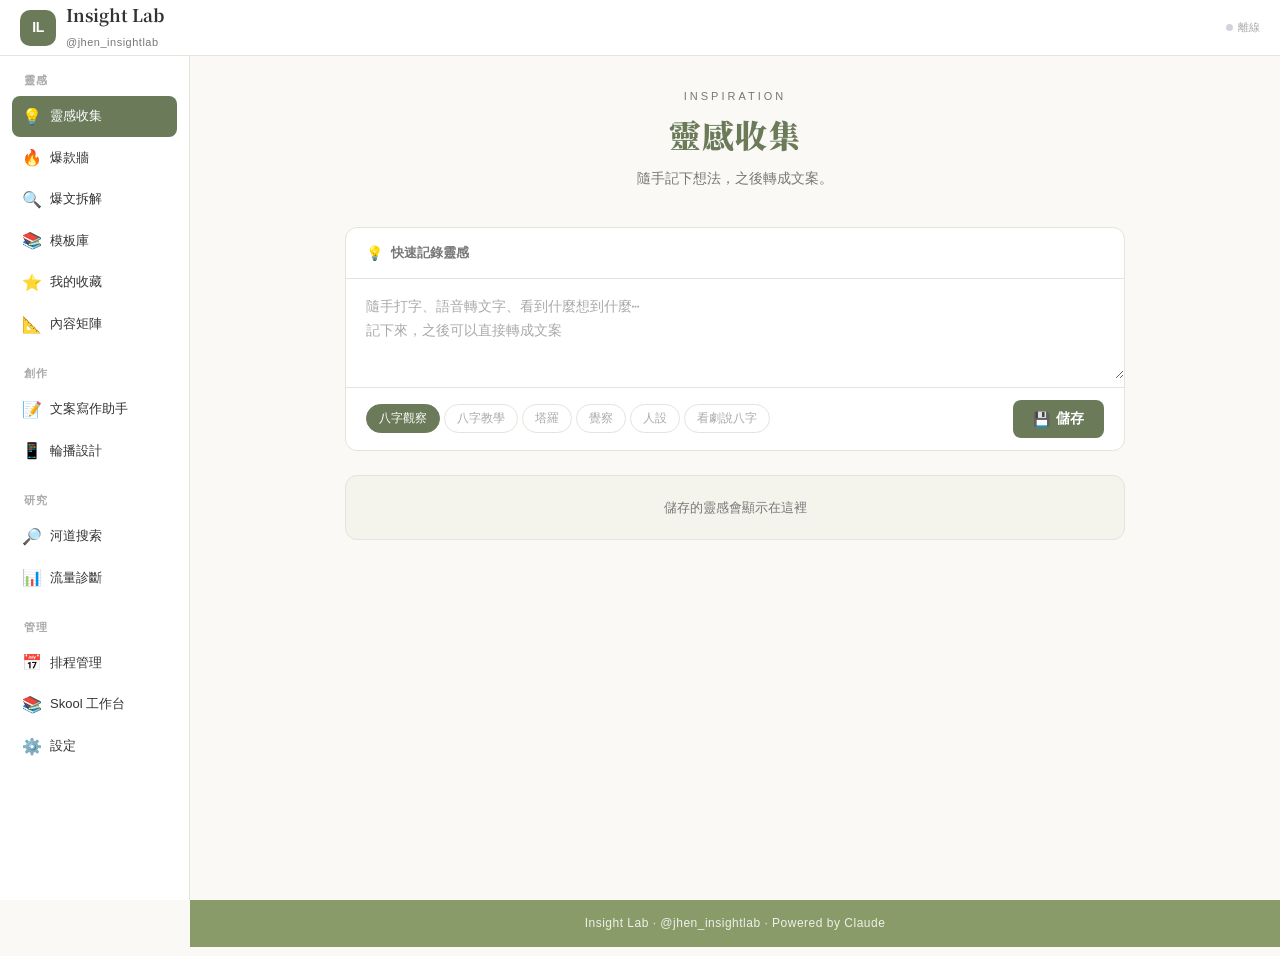
==== commit e9f24cdd: "合併收藏頁面：爆文收藏改名我的收藏，移除舊版 - sidebar 移除舊「我的收藏」（localStorage），保留 Notion 版 - 「爆文收藏」→「我的收藏」，內容不變（Notion 同步）" ====
--- a/index.html
+++ b/index.html
@@ -52,13 +52,9 @@
           <span class="sidebar-icon">📚</span>
           <span>模板庫</span>
         </a>
-        <a href="#collection" class="sidebar-item" data-page="collection">
+        <a href="#notion-collection" class="sidebar-item" data-page="notion-collection">
           <span class="sidebar-icon">⭐</span>
           <span>我的收藏</span>
-        </a>
-        <a href="#notion-collection" class="sidebar-item" data-page="notion-collection">
-          <span class="sidebar-icon">📖</span>
-          <span>爆文收藏</span>
         </a>
         <a href="#matrix" class="sidebar-item" data-page="matrix">
           <span class="sidebar-icon">📐</span>
@@ -608,47 +604,27 @@
         </div>
       </div>
 
-      <!-- Page: My Collection -->
-      <div class="page" id="page-collection">
-        <div class="page-hero">
-          <p class="page-subtitle">MY VIRAL COLLECTION</p>
-          <h1 class="page-title">我的<span class="text-accent">爆文收藏</span></h1>
-          <p class="page-desc">截圖 → 分析 → 收藏，累積你的高流量寫法靈感庫</p>
-        </div>
-        <div class="collection-stats" id="collectionStats">
-          <span class="collection-count">0 篇收藏</span>
-        </div>
-        <div class="collection-list" id="collectionList">
-          <div class="collection-empty">
-            <p>還沒有收藏</p>
-            <p>到「🔍 爆文拆解」分析貼文後，點擊「⭐ 收藏」即可加入</p>
-          </div>
-        </div>
-      </div>
-
+      <!-- Page: My Collection (Notion) -->
       <div class="page" id="page-notion-collection">
         <div class="page-hero">
-          <p class="page-subtitle">NOTION VIRAL LIBRARY</p>
-          <h1 class="page-title">📖 Notion <span class="text-accent">爆文收藏庫</span></h1>
-          <p class="page-desc">所有爆文分析同步到 Notion，隨時查閱、套用寫文案</p>
-        </div>
-        <div class="nc-filters" id="ncFilters">
-          <div class="nc-filter-row">
-            <label>來源：</label>
-            <button class="nc-filter-btn active" data-source="">全部</button>
-            <button class="nc-filter-btn" data-source="爆文拆解">爆文拆解</button>
-            <button class="nc-filter-btn" data-source="爆款牆">爆款牆</button>
-            <button class="nc-filter-btn" data-source="AI爬文">AI 爬文</button>
-          </div>
-          <div class="nc-filter-row">
-            <label>帳號：</label>
-            <select id="ncAccountFilter" class="nc-account-select">
-              <option value="">全部帳號</option>
-            </select>
-          </div>
+          <p class="page-subtitle">MY COLLECTION</p>
+          <h1 class="page-title">我的<span class="text-accent">收藏</span></h1>
+          <p class="page-desc">爆文拆解 + 爆款牆收藏同步到 Notion，隨時查閱、一鍵套用寫文案</p>
+        </div>
+        <div class="nc-toolbar" id="ncFilters">
+          <span class="nc-toolbar-label">來源</span>
+          <button class="nc-filter-btn active" data-source="">全部</button>
+          <button class="nc-filter-btn" data-source="爆文拆解">🔍 爆文拆解</button>
+          <button class="nc-filter-btn" data-source="爆款牆">🔥 爆款牆</button>
+          <button class="nc-filter-btn" data-source="AI爬文">🤖 AI 爬文</button>
+          <span class="nc-toolbar-divider"></span>
+          <select id="ncAccountFilter" class="nc-account-select">
+            <option value="">全部帳號</option>
+          </select>
         </div>
         <div class="nc-stats" id="ncStats">
           <span class="nc-count">載入中...</span>
+          <button class="nc-refresh-btn" onclick="renderNotionCollectionPage()">🔄 重新載入</button>
         </div>
         <div class="nc-list" id="ncList"></div>
       </div>
--- a/css/style.css
+++ b/css/style.css
@@ -1585,73 +1585,91 @@
 .coll-delete-btn:hover { background: #fdecea; }
 
 /* ── Notion Collection Page ── */
-.nc-filters { margin-bottom: 16px; }
-.nc-filter-row {
-  display: flex; align-items: center; gap: 8px;
-  margin-bottom: 8px; flex-wrap: wrap;
-}
-.nc-filter-row label {
-  font-size: 12px; color: var(--text-light); min-width: 40px;
+.nc-toolbar {
+  display: flex; align-items: center; gap: 12px;
+  flex-wrap: wrap; margin-bottom: 20px;
+  padding: 14px 18px;
+  background: var(--card); border: 1px solid var(--border);
+  border-radius: var(--radius);
+}
+.nc-toolbar-label {
+  font-size: 13px; font-weight: 600; color: var(--text-light);
 }
 .nc-filter-btn {
-  font-size: 12px; padding: 4px 12px; border-radius: 20px;
-  border: 1px solid var(--border); background: var(--card);
-  color: var(--text-light); cursor: pointer; transition: all .2s;
-}
+  font-size: 13px; padding: 8px 18px; border-radius: 20px;
+  border: 1.5px solid var(--border); background: var(--bg);
+  font-family: inherit; font-weight: 500;
+  color: var(--text-light); cursor: pointer; transition: all .15s;
+}
+.nc-filter-btn:hover { border-color: var(--primary); color: var(--primary); }
 .nc-filter-btn.active {
   background: var(--primary); color: #fff; border-color: var(--primary);
 }
 .nc-account-select {
-  font-size: 12px; padding: 4px 8px; border-radius: 6px;
-  border: 1px solid var(--border); background: var(--card);
-  color: var(--text);
-}
-.nc-stats { margin-bottom: 12px; font-size: 14px; color: var(--text-light); }
+  font-size: 13px; padding: 8px 14px; border-radius: 20px;
+  border: 1.5px solid var(--border); background: var(--bg);
+  color: var(--text); font-family: inherit; cursor: pointer;
+}
+.nc-toolbar-divider {
+  width: 1px; height: 24px; background: var(--border);
+}
+.nc-stats {
+  display: flex; align-items: center; justify-content: space-between;
+  margin-bottom: 14px; font-size: 14px; color: var(--text-light);
+}
 .nc-count { font-weight: 600; }
+.nc-refresh-btn {
+  font-size: 13px; padding: 6px 14px; border-radius: 20px;
+  border: 1.5px solid var(--border); background: var(--card);
+  color: var(--text-light); cursor: pointer; font-family: inherit;
+  transition: all .15s;
+}
+.nc-refresh-btn:hover { border-color: var(--primary); color: var(--primary); }
 .nc-list { display: flex; flex-direction: column; gap: 12px; }
 
 .nc-card {
   background: var(--card); border: 1px solid var(--border);
-  border-radius: var(--radius); padding: 16px;
+  border-radius: var(--radius); padding: 18px;
   cursor: pointer; transition: all .2s;
 }
-.nc-card:hover { border-color: var(--primary); }
+.nc-card:hover { border-color: var(--primary); box-shadow: 0 2px 8px rgba(0,0,0,.04); }
 .nc-card-header {
   display: flex; justify-content: space-between; align-items: center;
-  margin-bottom: 8px;
-}
-.nc-card-title { font-size: 14px; font-weight: 600; color: var(--text); }
-.nc-card-date { font-size: 11px; color: var(--text-light); }
+  margin-bottom: 10px;
+}
+.nc-card-title { font-size: 15px; font-weight: 600; color: var(--text); }
+.nc-card-date { font-size: 12px; color: var(--text-light); }
 .nc-card-meta {
   display: flex; gap: 8px; font-size: 12px; color: var(--text-light);
-  margin-bottom: 4px; flex-wrap: wrap;
+  margin-bottom: 4px; flex-wrap: wrap; align-items: center;
 }
 .nc-tag {
-  padding: 2px 8px; border-radius: 10px; font-size: 11px;
+  padding: 3px 10px; border-radius: 12px; font-size: 12px; font-weight: 500;
   background: var(--bg-alt); color: var(--text-light);
 }
 .nc-tag.source-爆文拆解 { background: #fff3e0; color: #e65100; }
 .nc-tag.source-爆款牆 { background: #e8f5e9; color: #2e7d32; }
 .nc-tag.source-AI爬文 { background: #e3f2fd; color: #1565c0; }
 .nc-card-body {
-  display: none; margin-top: 12px; padding-top: 12px;
+  display: none; margin-top: 14px; padding-top: 14px;
   border-top: 1px solid var(--border);
 }
 .nc-card.expanded .nc-card-body { display: block; }
 .nc-section {
-  margin-bottom: 12px;
+  margin-bottom: 14px;
 }
 .nc-section-title {
-  font-size: 12px; font-weight: 600; color: var(--primary);
-  margin-bottom: 4px;
+  font-size: 13px; font-weight: 600; color: var(--primary);
+  margin-bottom: 6px;
 }
 .nc-section-content {
-  background: var(--bg-alt); padding: 10px; border-radius: 6px;
-  font-size: 13px; line-height: 1.6; white-space: pre-wrap;
+  background: var(--bg-alt); padding: 12px 14px; border-radius: 8px;
+  font-size: 13px; line-height: 1.7; white-space: pre-wrap;
 }
 .nc-card-actions {
-  display: flex; gap: 8px; margin-top: 10px; flex-wrap: wrap;
-}
+  display: flex; gap: 8px; margin-top: 12px; flex-wrap: wrap;
+}
+.nc-card-actions .btn { font-size: 13px; padding: 8px 16px; }
 
 /* ── Responsive: Sample Actions ── */
 @media (max-width: 768px) {
